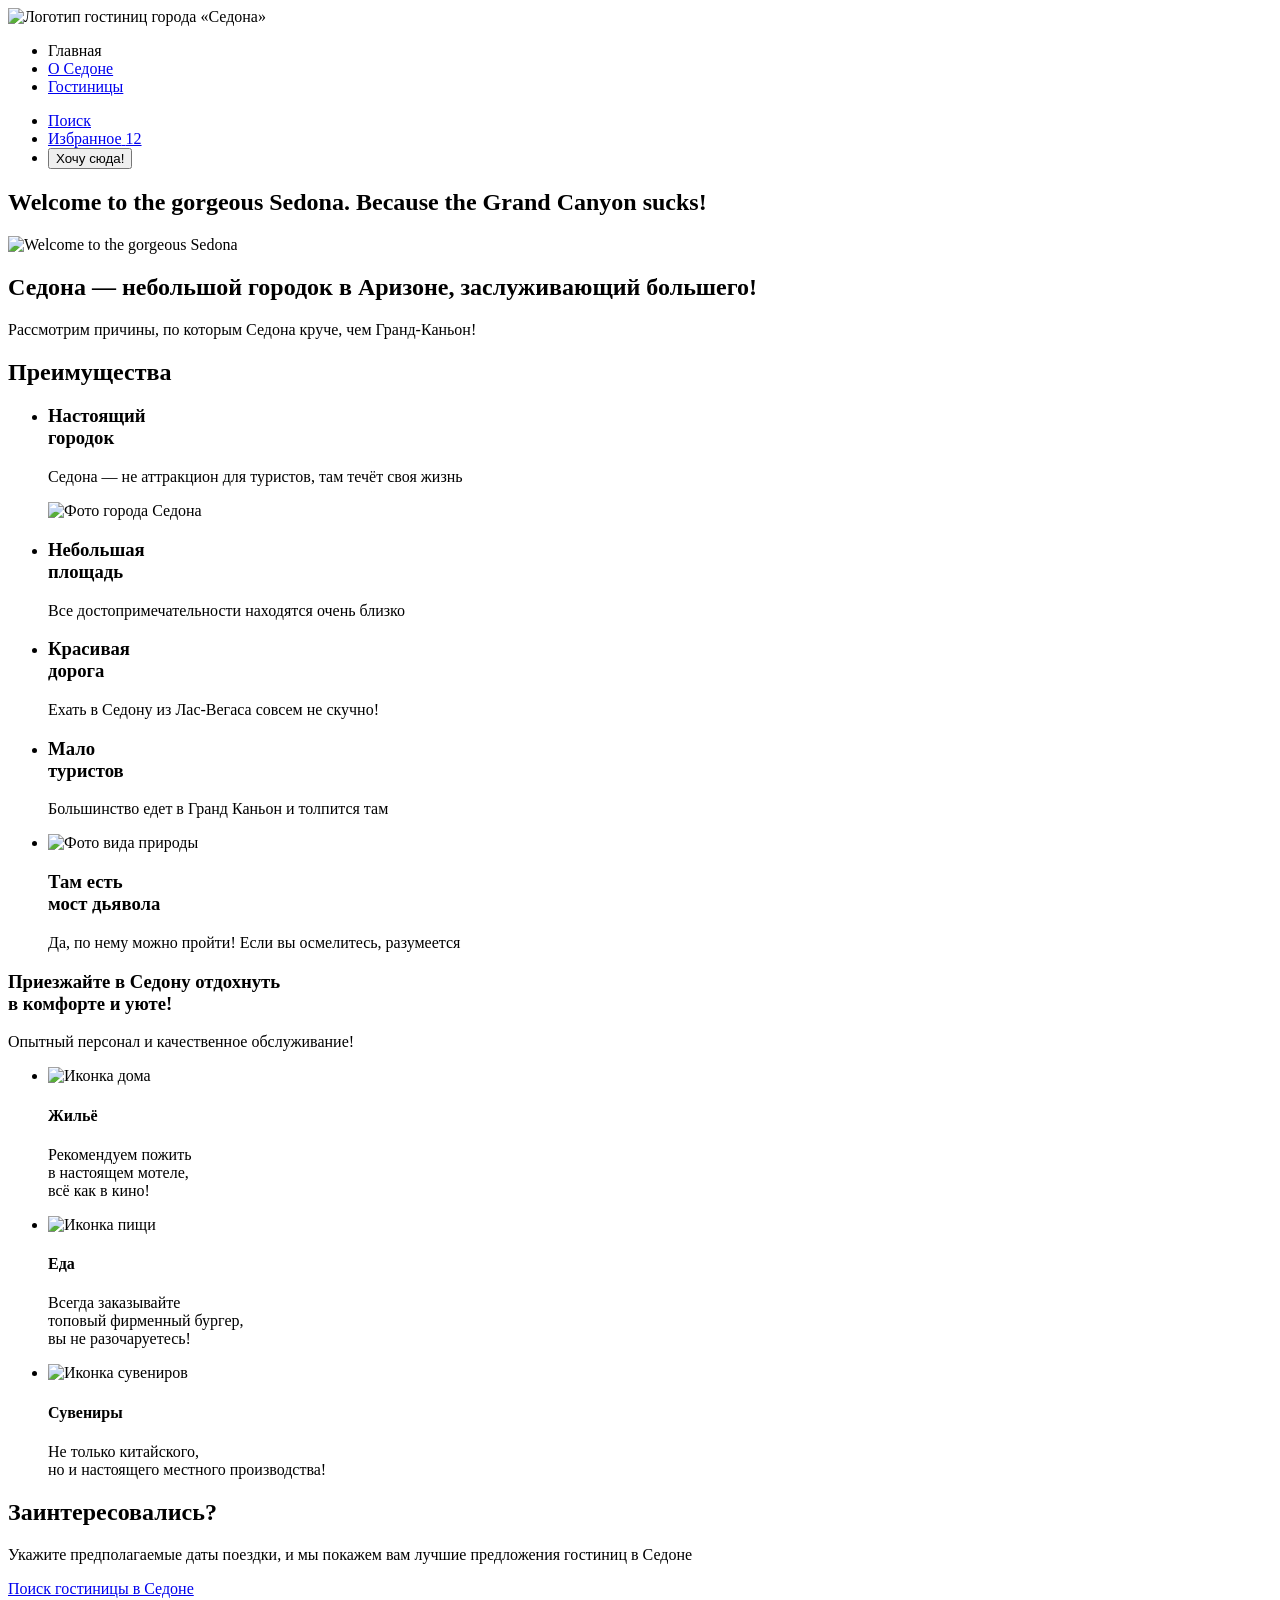
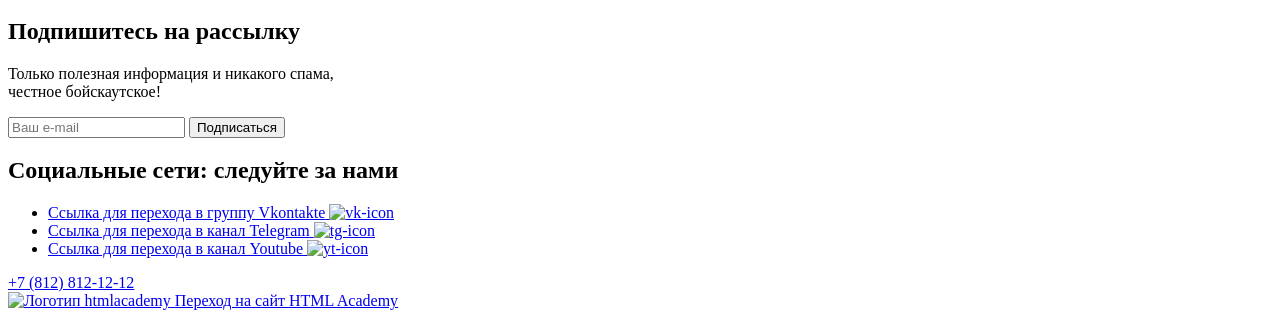
==== index.html @ b589ecfd "Добавление автоматическая проверка" ====
<!DOCTYPE html>
<html lang="ru">
  <head>
    <meta charset="utf-8">
    <title>HTML Academy: Седона. Городок в Аризоне</title>
  </head>
  <body>

    <header class="navigation" data-test="header">
      <a class="navigation-logo">
        <img class="logo-site" src="#" alt="Логотип гостиниц города «Седона»" width="140" height="70">
      </a>
      <nav class="nav">
        <ul class="nav-list">
          <li class="navigation-item current-link">
            <a class="nav-list-link">Главная</a>
          </li>
          <li class="navigation-item">
            <a class="nav-list-link" href="#">О Седоне</a>
          </li>
          <li class="navigation-item">
            <a class="nav-list-link" href="catalog.html">Гостиницы</a>
          </li>
        </ul>

        <ul class="nav-list navigation-user">
          <li class="navigation-item">
            <a class="navigation-link-user search-icon" href="#">
              <span class="visually-hidden">Поиск</span>
            </a>
          </li>
          <li class="navigation-item">
            <a class="navigation-link-user favorite-icon" href="#">
              <span class="visually-hidden">Избранное</span>
              <span class="favorite-number">12</span>
            </a>
          </li>
          <li class="navigation-item">
              <button class="button-desired" type="button">Хочу сюда!</button>
          </li>
        </ul>
      </nav>
    </header>

    <main class="main-index" data-test="main">
      <section class="hello" data-test="hero">
        <h1 class="visually-hidden">Welcome to the gorgeous Sedona. Because the Grand Canyon sucks!</h1>
        <img class="main-text" src="#" alt="Welcome to the gorgeous Sedona">
      </section>
      <section class="advantages-block">
        <h2 class="adventages-title">Седона — небольшой городок в Аризоне, заслуживающий большего!</h2>
        <p class="adventages-explanation adventages-color">Рассмотрим причины, по которым Седона круче, чем Гранд-Каньон!</p>
      </section>

      <section class="advantages" data-test="advantages">
         <h2 class="visually-hidden">Преимущества</h2>
         <ul class="advantages-list">
          <li class="advantages-item pictures">
            <div class="advantages-text">
              <h3 class="advantages-title">Настоящий<br>городок</h3>
              <p class="description">Седона — не аттракцион для туристов, там течёт своя жизнь</p>
            </div>
            <img class="advantages-img" src="#" width="800" height="385" alt="Фото города Седона">
          </li>

          <li class="advantages-item">
            <h3 class="advantages-title">Небольшая<br>площадь</h3>
            <p class="advantages-description advantages-description-color">Все достопримечательности находятся очень близко</p>
          </li>

          <li class="advantages-item light-blue">
            <h3 class="advantages-title">Красивая<br>дорога</h3>
            <p class="advantages-description advantages-description-color">Ехать в Седону из Лас-Вегаса совсем не скучно!</p>
          </li>

          <li class="advantages-item">
            <h3 class="advantages-title">Мало<br>туристов</h3>
            <p class="advantages-description advantages-description-color">Большинство едет в Гранд Каньон и толпится там</p>
          </li>

          <li class="advantages-item pictures">
            <img class="advantages-image" src="#" width="800" height="385" alt="Фото вида природы">
            <div class="advantages-text">
              <h3 class="advantages-title">Там есть<br>мост дьявола</h3>
              <p class="description">Да, по нему можно пройти! Если вы осмелитесь, разумеется</p>
            </div>
          </li>
        </ul>
      </section>

      <section class="advantages-block-welcome">
        <h3 class="header-block-two">Приезжайте в Седону отдохнуть<br> в комфорте и уюте!</h3>
        <p class="description-block">Опытный персонал и качественное обслуживание!</p>
      </section>

      <div class="services">
        <ul class="services-list">
          <li class="services-item light-blue">
            <div class="service-block">
              <img src="#" alt="Иконка дома">
              <h4 class="services-name">Жильё</h4>
              <p class="services-description">Рекомендуем пожить<br>в настоящем мотеле,<br>всё как в кино!</p>
            </div>
          </li>
          <li class="services-item">
            <div class="service-block">
              <img src="#" alt="Иконка пищи">
              <h4 class="services-name">Еда</h4>
              <p class="services-description">Всегда заказывайте<br>топовый фирменный бургер,<br> вы не разочаруетесь!</p>
            </div>
          </li>
          <li class="services-item light-blue">
            <div class="service-block">
              <img src="#" alt="Иконка сувениров">
              <h4 class="services-name">Сувениры</h4>
              <p class="services-description">Не только китайского,<br>но и настоящего местного производства!</p>
            </div>
          </li>
        </ul>
      </div>

      <section class="ad-search" data-test="search">
        <h2 class="ad-search-name">Заинтересовались?</h2>
        <p class="ad-search-explanation">Укажите предполагаемые даты поездки, и мы покажем вам лучшие предложения гостиниц в Седоне</p>
        <a class="searching-hotels" href="#">Поиск гостиницы в Седоне</a>
      </section>

      <section class="newsletter-main" data-test="subscribe">
        <div class="subscribe-block">
          <h2 class="newsletter-title">Подпишитесь на рассылку</h2>
          <p class="newsletter-explanation">Только полезная информация и никакого спама,<br>честное бойскаутское!</p>
          <form class="newsletter-form" action="#" method="post">
            <input class="newsletter-email" type="email" placeholder="Ваш e-mail">
            <button class="newsletter-button" type="submit">Подписаться</button>
          </form>
        </div>
      </section>
    </main>

    <footer class="page-footer" data-test="footer">
      <div class="footer-social">
        <h2 class="visually-hidden">Социальные сети: следуйте за нами</h2>
        <uL class="footer-social-list">
          <li class="footer-social-item">
            <a class="footer-social-button" href="https://vk.com/htmlacademy" target="_blank"
              title="Группа вконтакте htmlacademy">
              <span class="visually-hidden">Ссылка для перехода в группу Vkontakte</span>
              <img src="#" alt="vk-icon">
            </a>
          </li>

          <li class="footer-social-item">
            <a class="footer-social-button" href="https://t.me/htmlacademy" target="_blank" title="Телеграм канал htmlacademy">
              <span class="visually-hidden">Ссылка для перехода в канал Telegram</span>
              <img src="#" alt="tg-icon">
            </a>
          </li>

          <li class="footer-social-item">
            <a class="footer-social-button" href="https://www.youtube.com/user/htmlacademyru" target="_blank"
              title="Ютуб канал htmlacademy">
              <span class="visually-hidden">Ссылка для перехода в канал Youtube</span>
              <img src="#" alt="yt-icon">
            </a>
          </li>
          </uL>

        <div class="footer-contacts-number">
          <a class="footer-number" href="tel:88128121212">+7 (812) 812-12-12</a>
        </div>

        <div class="footer-contact-logo">
          <a class="htmlacademy-link" href="https://htmlacademy.ru/">
            <img class="contact-logo" src="#" width="115" height="33" alt="Логотип htmlacademy">
            <span class="visually-hidden">Переход на сайт HTML Academy</span>
          </a>
        </div>
      </div>
    </footer>
  </body>

</html>
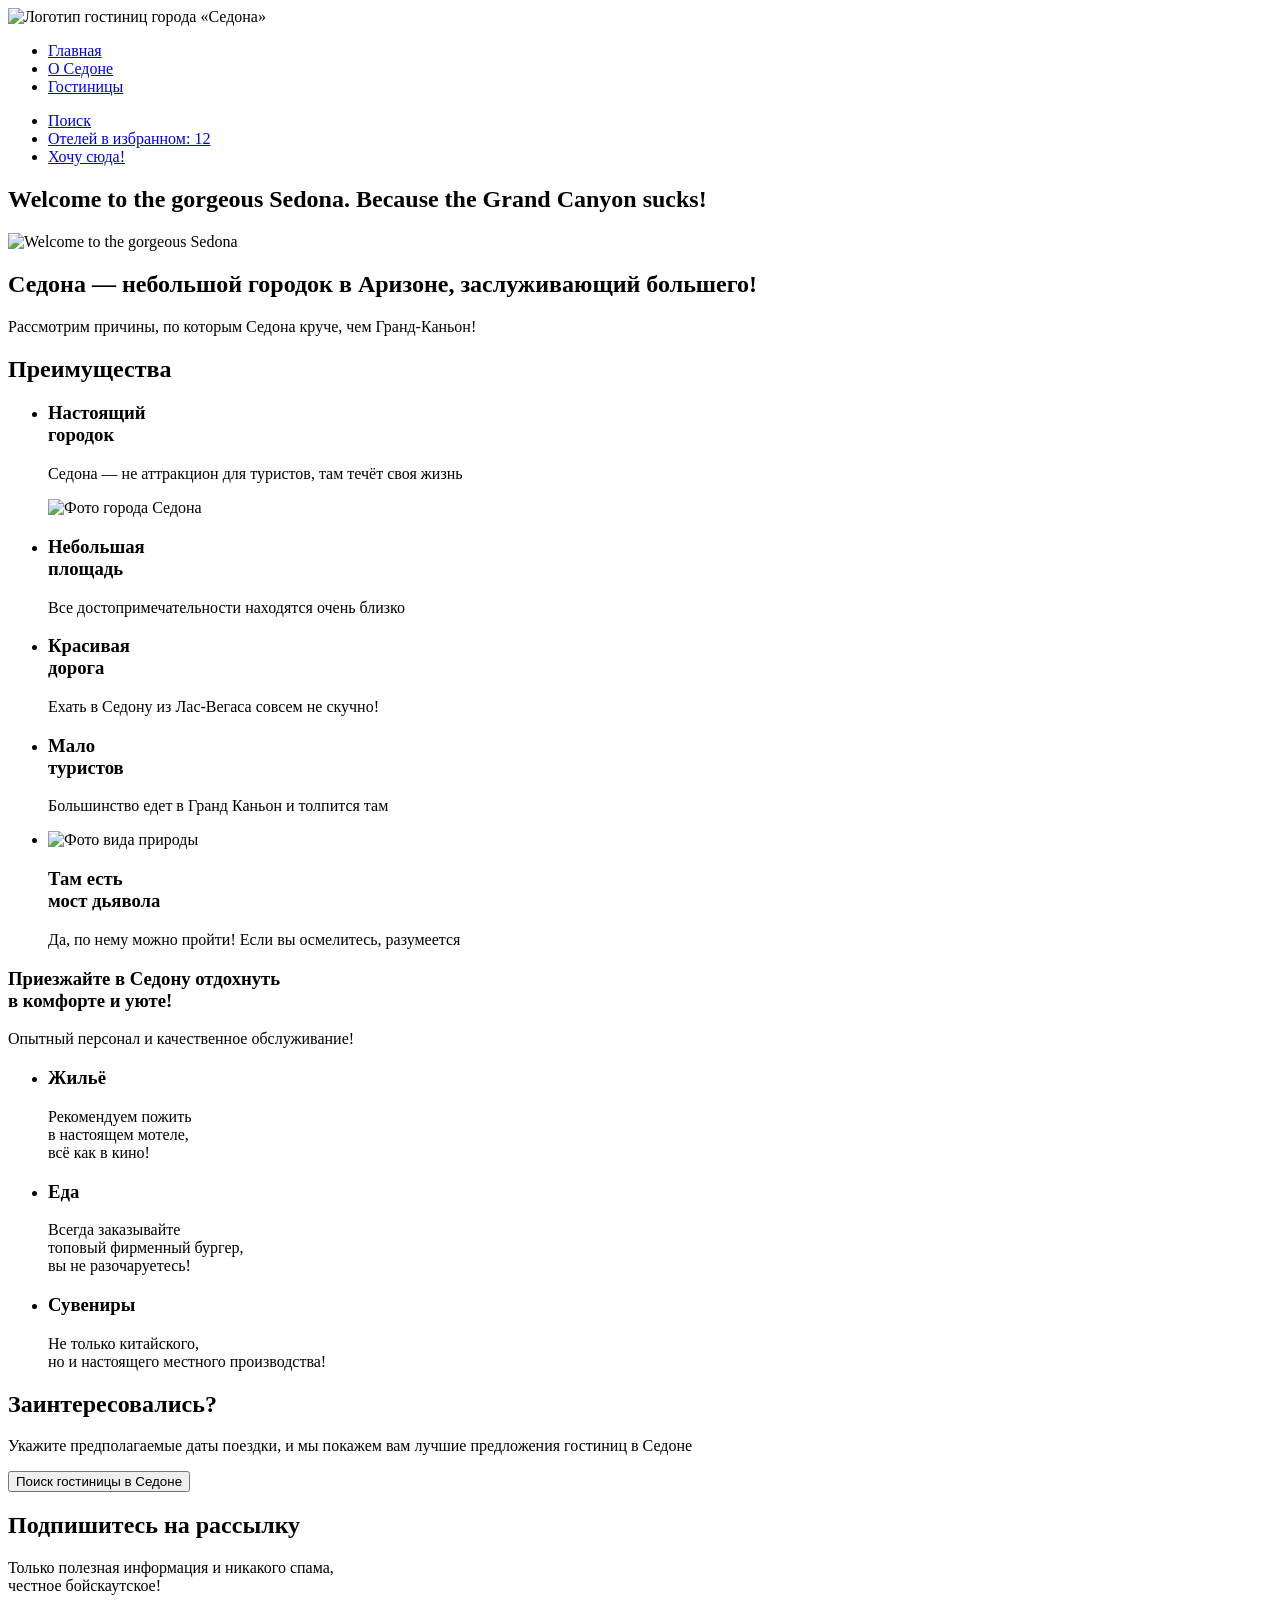
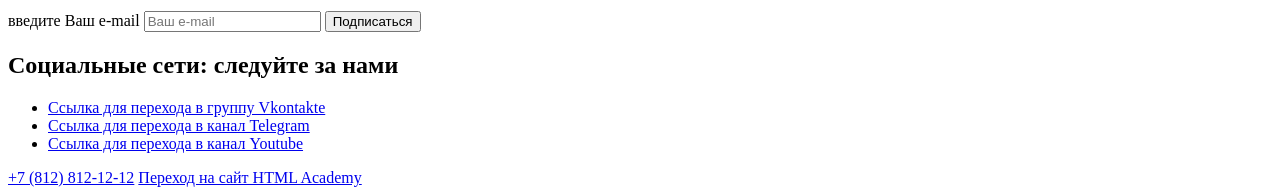
==== commit 225792dd: "Дорабатывается Разметка страницы" ====
--- a/index.html
+++ b/index.html
@@ -12,8 +12,8 @@
       </a>
       <nav class="nav">
         <ul class="nav-list">
-          <li class="navigation-item current-link">
-            <a class="nav-list-link">Главная</a>
+          <li class="navigation-item">
+            <a class="nav-list-link current-link" href="index.html" aria-current="page">Главная</a>
           </li>
           <li class="navigation-item">
             <a class="nav-list-link" href="#">О Седоне</a>
@@ -31,19 +31,19 @@
           </li>
           <li class="navigation-item">
             <a class="navigation-link-user favorite-icon" href="#">
-              <span class="visually-hidden">Избранное</span>
+              <span class="visually-hidden">Отелей в избранном:</span>
               <span class="favorite-number">12</span>
             </a>
           </li>
           <li class="navigation-item">
-              <button class="button-desired" type="button">Хочу сюда!</button>
+            <a class="navigation-link-user desired-icon" href="#">Хочу сюда!</a>
           </li>
         </ul>
       </nav>
     </header>
 
-    <main class="main-index" data-test="main">
-      <section class="hello" data-test="hero">
+    <main class="main" data-test="main">
+      <section class="hero" data-test="hero">
         <h1 class="visually-hidden">Welcome to the gorgeous Sedona. Because the Grand Canyon sucks!</h1>
         <img class="main-text" src="#" alt="Welcome to the gorgeous Sedona">
       </section>
@@ -96,86 +96,68 @@
       <div class="services">
         <ul class="services-list">
           <li class="services-item light-blue">
-            <div class="service-block">
-              <img src="#" alt="Иконка дома">
-              <h4 class="services-name">Жильё</h4>
+              <h3 class="services-name">Жильё</h3>
               <p class="services-description">Рекомендуем пожить<br>в настоящем мотеле,<br>всё как в кино!</p>
-            </div>
           </li>
           <li class="services-item">
-            <div class="service-block">
-              <img src="#" alt="Иконка пищи">
-              <h4 class="services-name">Еда</h4>
+              <h3 class="services-name">Еда</h3>
               <p class="services-description">Всегда заказывайте<br>топовый фирменный бургер,<br> вы не разочаруетесь!</p>
-            </div>
           </li>
           <li class="services-item light-blue">
-            <div class="service-block">
-              <img src="#" alt="Иконка сувениров">
-              <h4 class="services-name">Сувениры</h4>
+              <h3 class="services-name">Сувениры</h3>
               <p class="services-description">Не только китайского,<br>но и настоящего местного производства!</p>
-            </div>
           </li>
         </ul>
       </div>
 
-      <section class="ad-search" data-test="search">
-        <h2 class="ad-search-name">Заинтересовались?</h2>
-        <p class="ad-search-explanation">Укажите предполагаемые даты поездки, и мы покажем вам лучшие предложения гостиниц в Седоне</p>
-        <a class="searching-hotels" href="#">Поиск гостиницы в Седоне</a>
+      <section class="booking" data-test="search">
+        <h2 class="booking-title">Заинтересовались?</h2>
+        <p class="booking-description">Укажите предполагаемые даты поездки, и мы покажем вам лучшие предложения гостиниц в Седоне</p>
+        <button class="button" type="button">Поиск гостиницы в Седоне</button>
       </section>
 
-      <section class="newsletter-main" data-test="subscribe">
-        <div class="subscribe-block">
-          <h2 class="newsletter-title">Подпишитесь на рассылку</h2>
-          <p class="newsletter-explanation">Только полезная информация и никакого спама,<br>честное бойскаутское!</p>
-          <form class="newsletter-form" action="#" method="post">
-            <input class="newsletter-email" type="email" placeholder="Ваш e-mail">
-            <button class="newsletter-button" type="submit">Подписаться</button>
+      <section class="subscription" data-test="subscribe">
+          <h2 class="subscription-title">Подпишитесь на рассылку</h2>
+          <p class="subscription-description">Только полезная информация и никакого спама,<br>честное бойскаутское!</p>
+          <form class="subscription-form" action="https://echo.htmlacademy.ru" method="post">
+            <label class="visually-hidden" for="subscription-email">введите Ваш e-mail</label>
+            <input class="field" type="email" placeholder="Ваш e-mail" name="subscription-email" id="subscription-email" required>
+            <button class="button" type="submit">Подписаться</button>
           </form>
-        </div>
       </section>
     </main>
 
     <footer class="page-footer" data-test="footer">
-      <div class="footer-social">
+      <section class="footer-social">
         <h2 class="visually-hidden">Социальные сети: следуйте за нами</h2>
-        <uL class="footer-social-list">
-          <li class="footer-social-item">
-            <a class="footer-social-button" href="https://vk.com/htmlacademy" target="_blank"
+        <uL class="social-list">
+          <li class="social-item">
+            <a class="social-button" href="https://vk.com/htmlacademy" target="_blank"
               title="Группа вконтакте htmlacademy">
               <span class="visually-hidden">Ссылка для перехода в группу Vkontakte</span>
-              <img src="#" alt="vk-icon">
             </a>
           </li>
 
-          <li class="footer-social-item">
-            <a class="footer-social-button" href="https://t.me/htmlacademy" target="_blank" title="Телеграм канал htmlacademy">
+          <li class="social-item">
+            <a class="social-button" href="https://t.me/htmlacademy" target="_blank" title="Телеграм канал htmlacademy">
               <span class="visually-hidden">Ссылка для перехода в канал Telegram</span>
-              <img src="#" alt="tg-icon">
             </a>
           </li>
 
-          <li class="footer-social-item">
-            <a class="footer-social-button" href="https://www.youtube.com/user/htmlacademyru" target="_blank"
+          <li class="social-item">
+            <a class="social-button" href="https://www.youtube.com/user/htmlacademyru" target="_blank"
               title="Ютуб канал htmlacademy">
               <span class="visually-hidden">Ссылка для перехода в канал Youtube</span>
-              <img src="#" alt="yt-icon">
             </a>
           </li>
           </uL>
 
-        <div class="footer-contacts-number">
           <a class="footer-number" href="tel:88128121212">+7 (812) 812-12-12</a>
-        </div>
 
-        <div class="footer-contact-logo">
           <a class="htmlacademy-link" href="https://htmlacademy.ru/">
-            <img class="contact-logo" src="#" width="115" height="33" alt="Логотип htmlacademy">
             <span class="visually-hidden">Переход на сайт HTML Academy</span>
           </a>
-        </div>
-      </div>
+      </section>
     </footer>
   </body>
 
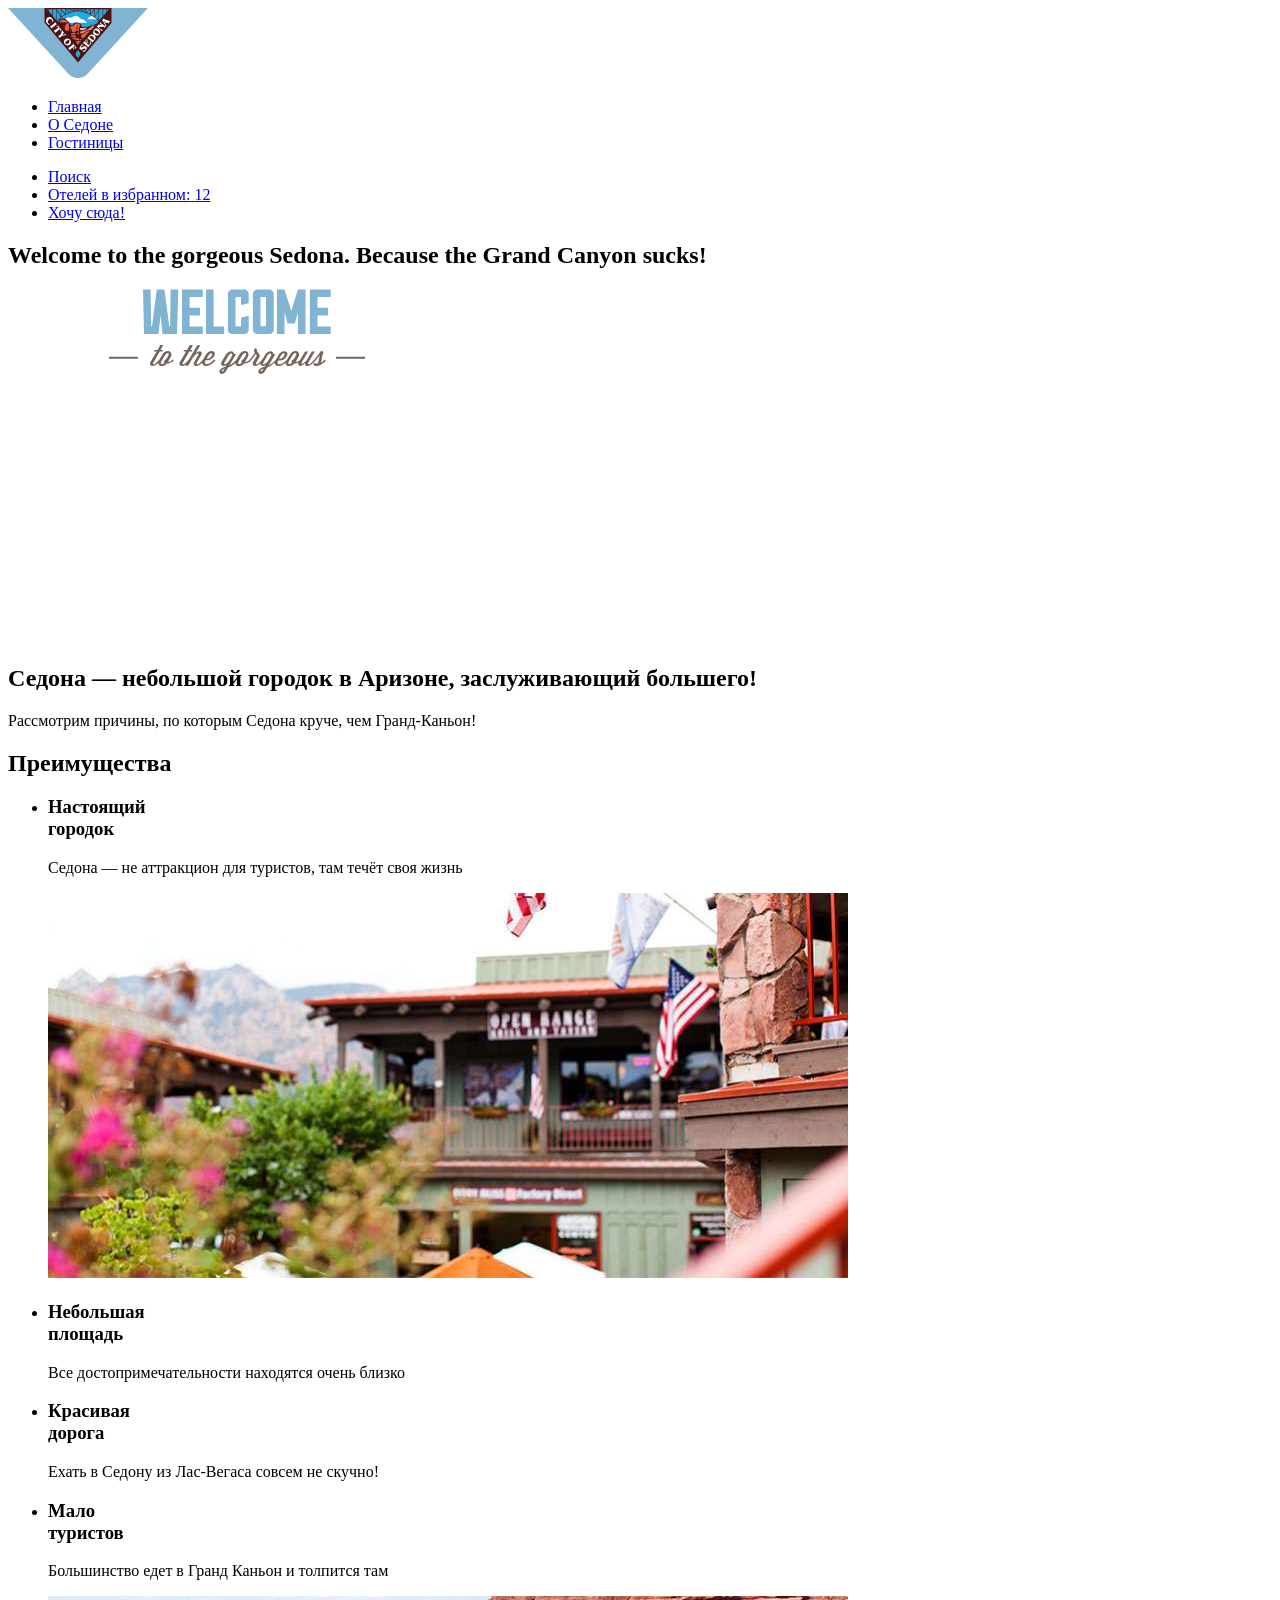
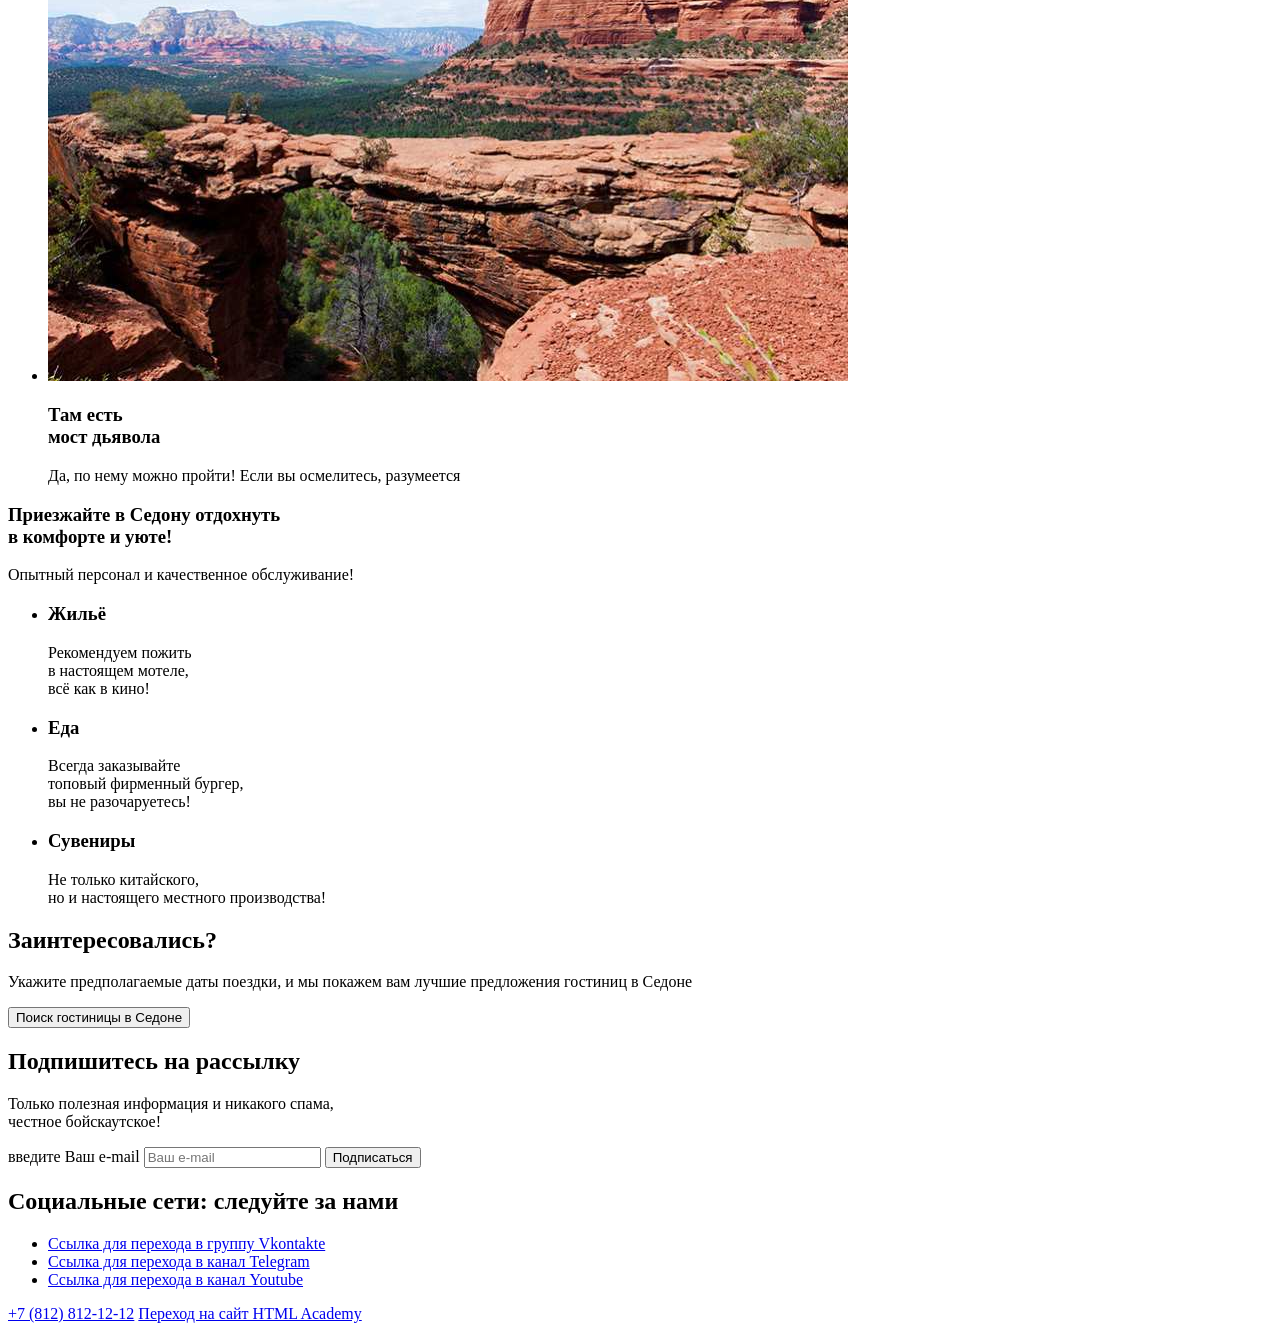
==== commit e708f88f: "Добавляет графику в index и catalog" ====
--- a/index.html
+++ b/index.html
@@ -8,7 +8,7 @@
 
     <header class="navigation" data-test="header">
       <a class="navigation-logo">
-        <img class="logo-site" src="#" alt="Логотип гостиниц города «Седона»" width="140" height="70">
+        <img class="logo-site" src="images/logo.svg" alt="Логотип гостиниц города «Седона»" width="140" height="70">
       </a>
       <nav class="nav">
         <ul class="nav-list">
@@ -45,7 +45,7 @@
     <main class="main" data-test="main">
       <section class="hero" data-test="hero">
         <h1 class="visually-hidden">Welcome to the gorgeous Sedona. Because the Grand Canyon sucks!</h1>
-        <img class="main-text" src="#" alt="Welcome to the gorgeous Sedona">
+        <img class="main-text" src="images/welcome.svg" width="458" height="352" alt="Welcome to the gorgeous Sedona">
       </section>
       <section class="advantages-block">
         <h2 class="adventages-title">Седона — небольшой городок в Аризоне, заслуживающий большего!</h2>
@@ -60,7 +60,7 @@
               <h3 class="advantages-title">Настоящий<br>городок</h3>
               <p class="description">Седона — не аттракцион для туристов, там течёт своя жизнь</p>
             </div>
-            <img class="advantages-img" src="#" width="800" height="385" alt="Фото города Седона">
+            <img class="advantages-img" src="images/photo-1.jpg" width="800" height="385" alt="Фото города Седона">
           </li>
 
           <li class="advantages-item">
@@ -79,7 +79,7 @@
           </li>
 
           <li class="advantages-item pictures">
-            <img class="advantages-image" src="#" width="800" height="385" alt="Фото вида природы">
+            <img class="advantages-image" src="images/photo-2.jpg" width="800" height="385" alt="Фото вида природы">
             <div class="advantages-text">
               <h3 class="advantages-title">Там есть<br>мост дьявола</h3>
               <p class="description">Да, по нему можно пройти! Если вы осмелитесь, разумеется</p>
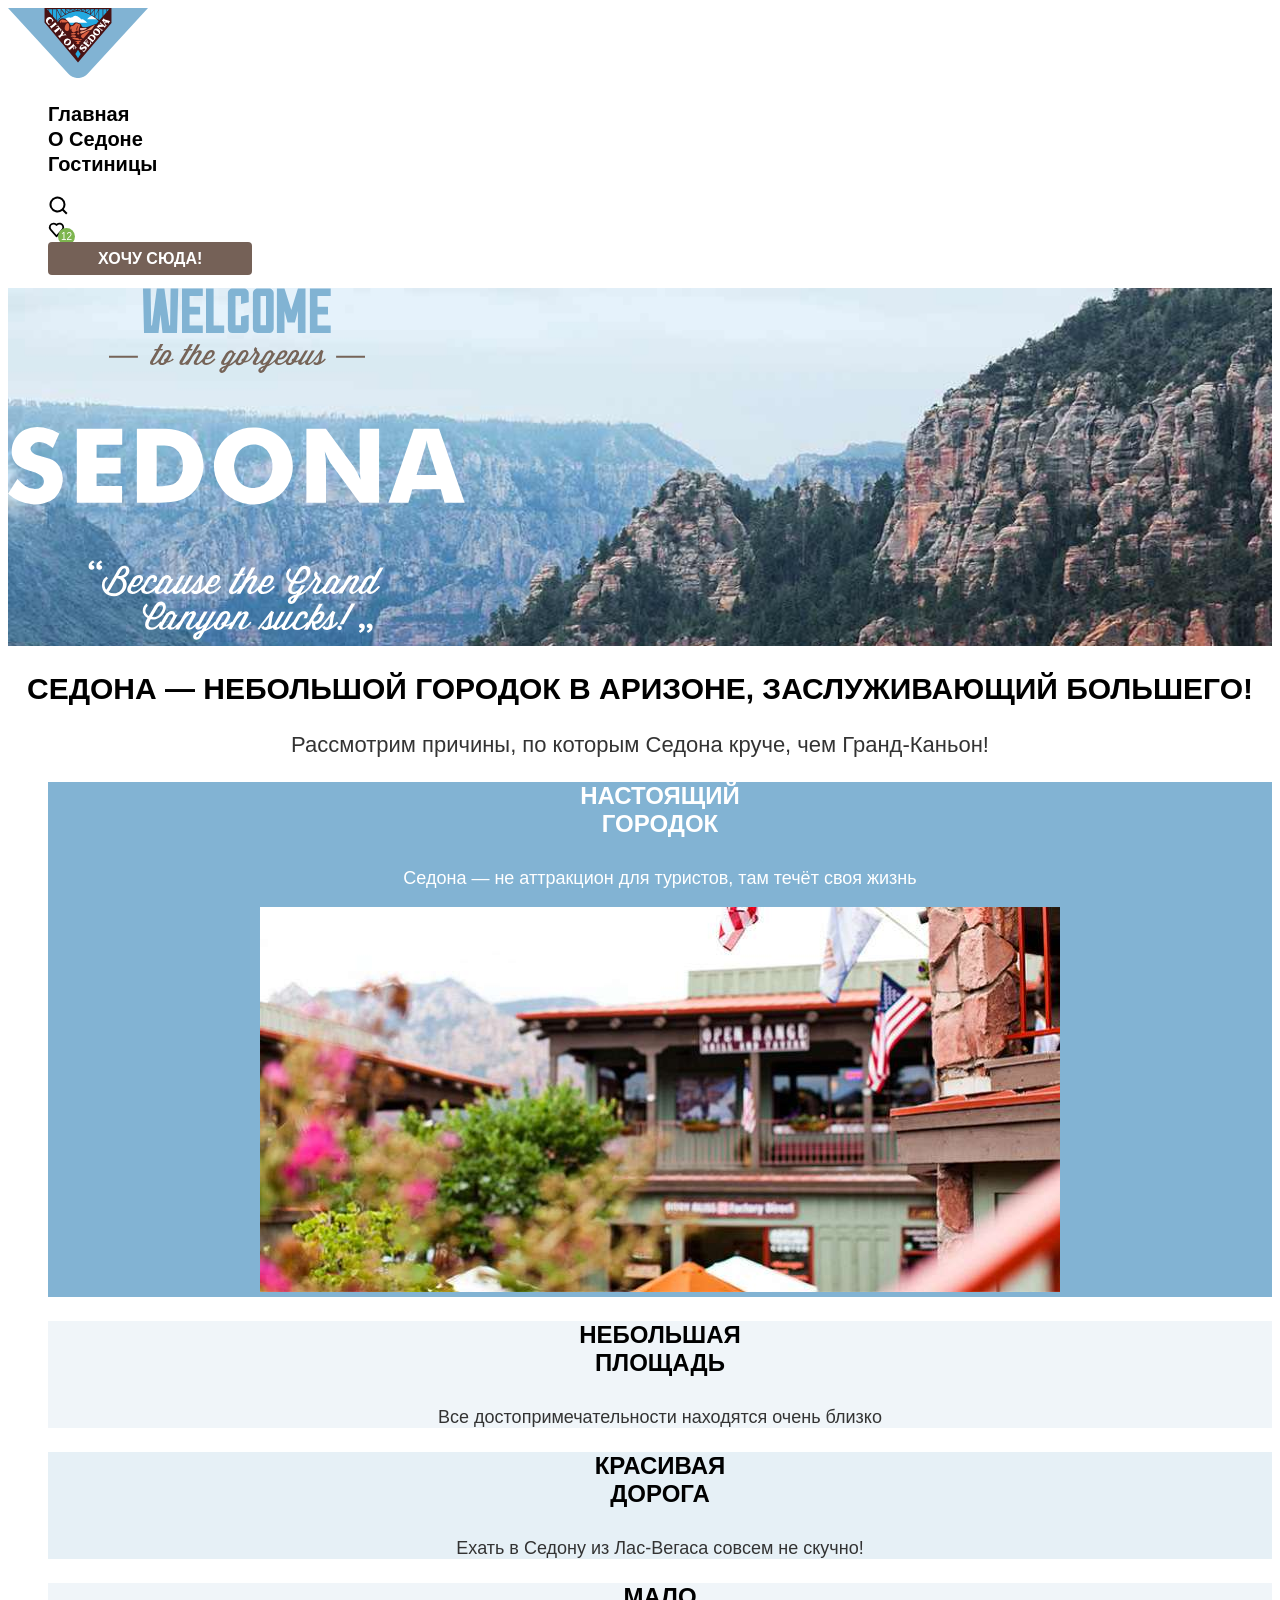
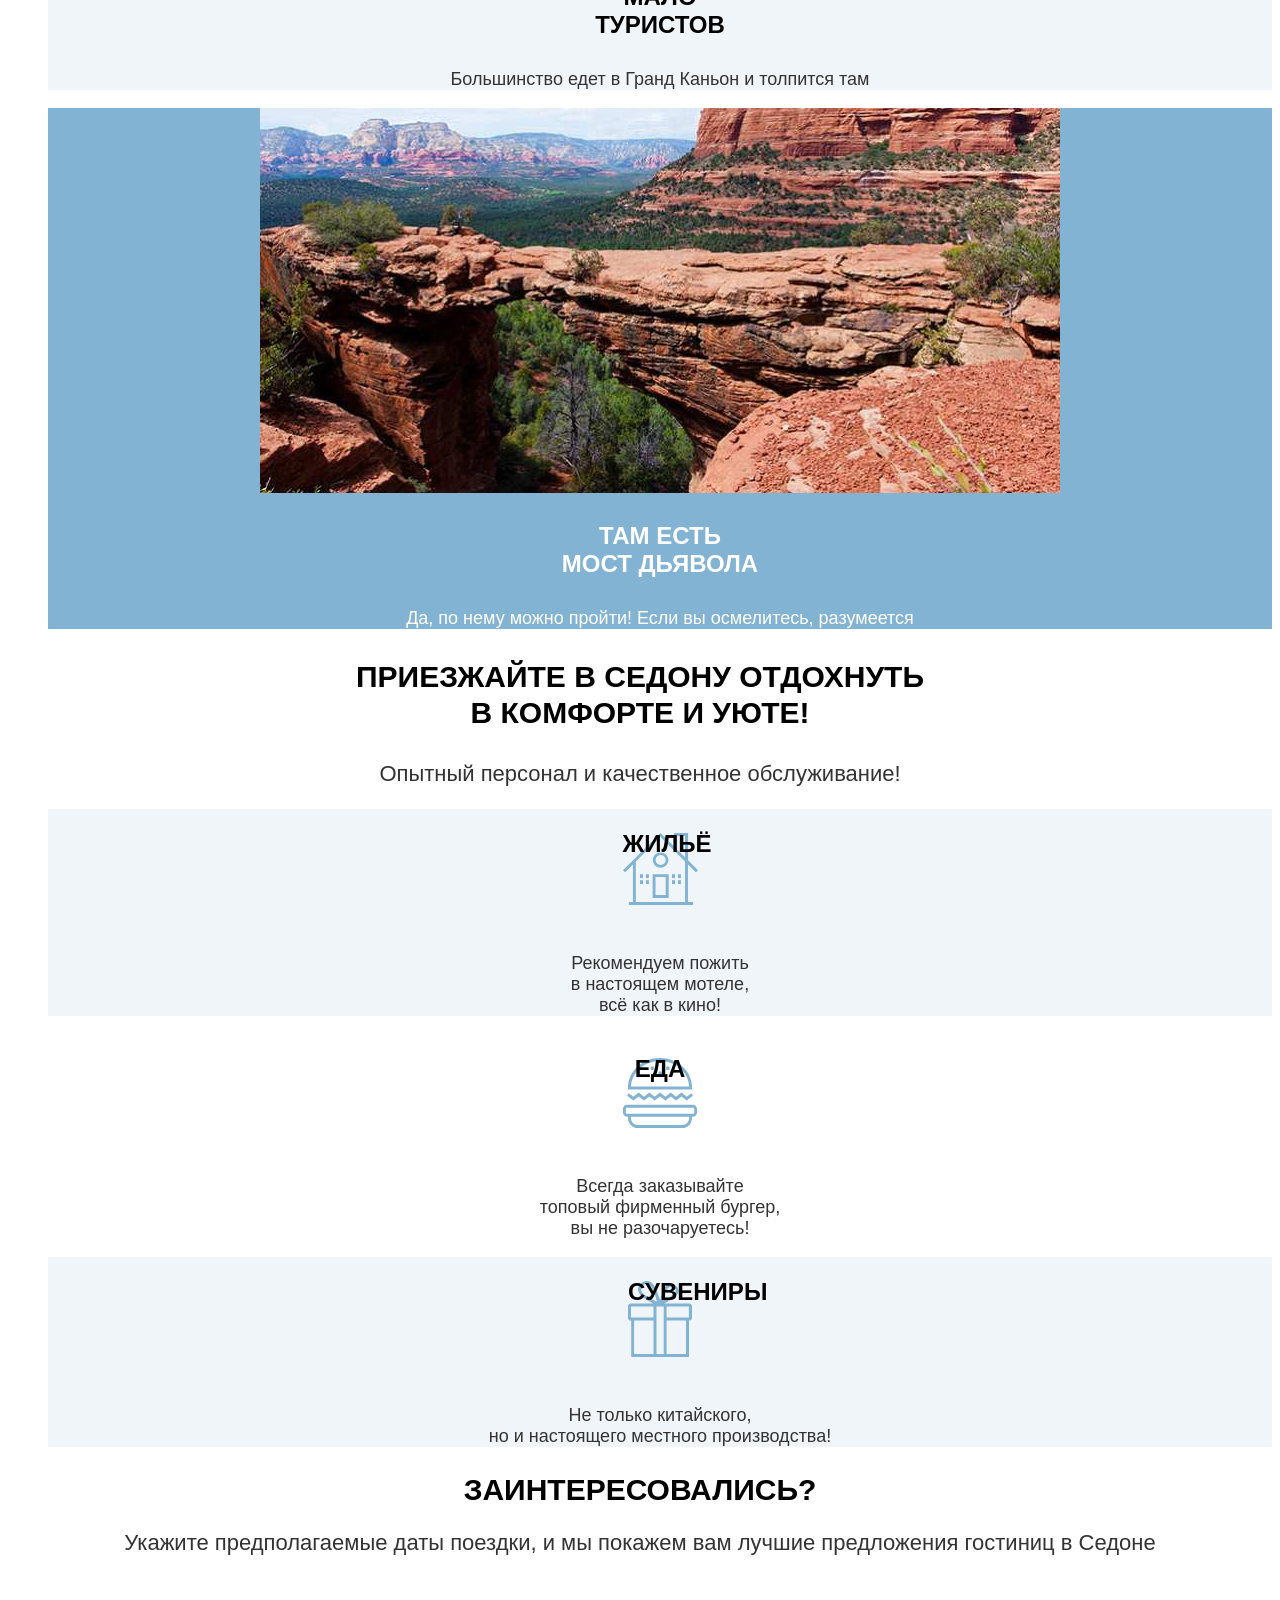
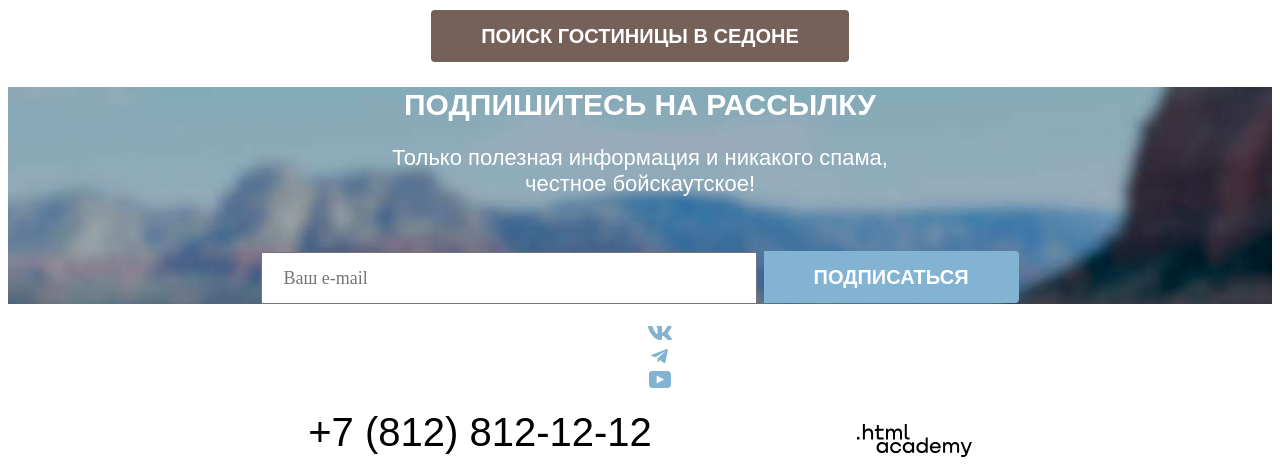
==== commit 4df0e773: "Добавляет авто проверку ДЗ Базовая стилизация" ====
--- a/index.html
+++ b/index.html
@@ -3,12 +3,13 @@
   <head>
     <meta charset="utf-8">
     <title>HTML Academy: Седона. Городок в Аризоне</title>
+    <link rel="stylesheet" href="styles/styles.css">
   </head>
   <body>
 
     <header class="navigation" data-test="header">
       <a class="navigation-logo">
-        <img class="logo-site" src="images/logo.svg" alt="Логотип гостиниц города «Седона»" width="140" height="70">
+        <img class="logo-site" src="images/logo.svg" width="140" height="70" alt="Логотип гостиниц города «Седона»">
       </a>
       <nav class="nav">
         <ul class="nav-list">
@@ -95,16 +96,16 @@
 
       <div class="services">
         <ul class="services-list">
-          <li class="services-item light-blue">
-              <h3 class="services-name">Жильё</h3>
+          <li class="services-item services-color">
+              <h3 class="services-header services-home">Жильё</h3>
               <p class="services-description">Рекомендуем пожить<br>в настоящем мотеле,<br>всё как в кино!</p>
           </li>
           <li class="services-item">
-              <h3 class="services-name">Еда</h3>
+              <h3 class="services-header services-food">Еда</h3>
               <p class="services-description">Всегда заказывайте<br>топовый фирменный бургер,<br> вы не разочаруетесь!</p>
           </li>
-          <li class="services-item light-blue">
-              <h3 class="services-name">Сувениры</h3>
+          <li class="services-item services-color">
+              <h3 class="services-header services-souvenir">Сувениры</h3>
               <p class="services-description">Не только китайского,<br>но и настоящего местного производства!</p>
           </li>
         </ul>
@@ -113,7 +114,7 @@
       <section class="booking" data-test="search">
         <h2 class="booking-title">Заинтересовались?</h2>
         <p class="booking-description">Укажите предполагаемые даты поездки, и мы покажем вам лучшие предложения гостиниц в Седоне</p>
-        <button class="button" type="button">Поиск гостиницы в Седоне</button>
+        <button class="button-search" type="button">Поиск гостиницы в Седоне</button>
       </section>
 
       <section class="subscription" data-test="subscribe">
@@ -122,7 +123,7 @@
           <form class="subscription-form" action="https://echo.htmlacademy.ru" method="post">
             <label class="visually-hidden" for="subscription-email">введите Ваш e-mail</label>
             <input class="field" type="email" placeholder="Ваш e-mail" name="subscription-email" id="subscription-email" required>
-            <button class="button" type="submit">Подписаться</button>
+            <button class="button-sub" type="submit">Подписаться</button>
           </form>
       </section>
     </main>
@@ -132,20 +133,20 @@
         <h2 class="visually-hidden">Социальные сети: следуйте за нами</h2>
         <uL class="social-list">
           <li class="social-item">
-            <a class="social-button" href="https://vk.com/htmlacademy" target="_blank"
+            <a class="social-button-vk" href="https://vk.com/htmlacademy" target="_blank"
               title="Группа вконтакте htmlacademy">
               <span class="visually-hidden">Ссылка для перехода в группу Vkontakte</span>
             </a>
           </li>
 
           <li class="social-item">
-            <a class="social-button" href="https://t.me/htmlacademy" target="_blank" title="Телеграм канал htmlacademy">
+            <a class="social-button-tme" href="https://t.me/htmlacademy" target="_blank" title="Телеграм канал htmlacademy">
               <span class="visually-hidden">Ссылка для перехода в канал Telegram</span>
             </a>
           </li>
 
           <li class="social-item">
-            <a class="social-button" href="https://www.youtube.com/user/htmlacademyru" target="_blank"
+            <a class="social-button-youtube" href="https://www.youtube.com/user/htmlacademyru" target="_blank"
               title="Ютуб канал htmlacademy">
               <span class="visually-hidden">Ссылка для перехода в канал Youtube</span>
             </a>
--- a/styles/styles.css
+++ b/styles/styles.css
@@ -0,0 +1,430 @@
+@font-face {
+    font-family: "PT Sans";
+    font-style: normal;
+    font-weight: 400;
+    src: url("..fonts/ptsans-400.woff2") format("woff2");
+    font-display: swap;
+}
+
+@font-face {
+    font-family: "PT Sans";
+    font-style: normal;
+    font-weight: 700;
+    src: url("..fonts/ptsans-700.woff2") format("woff2");
+    font-display: swap;
+}
+
+body {
+  font-family: "PT Sans", sans-serif;
+  font-size: 18px;
+  line-height: 24px;
+  color: #333333;
+  background-color: #ffffff;
+}
+
+.navigation {
+  color: #000000;
+  background: #ffffff;
+}
+
+.nav-list {
+  list-style: none;
+}
+
+.search-icon {
+  content: "";
+  display: inline-block;
+  width: 20px;
+  height: 20px;
+  background-image: url("../images/icons-top/search-icon.svg");
+  background-size: contain;
+  background-repeat: no-repeat;
+}
+
+.favorite-icon {
+  content: "";
+  display: inline-block;
+  width: 18px;
+  height: 17px;
+  background-image: url("../images/icons-top/heart-icon.svg");
+  background-size: contain;
+  background-repeat: no-repeat;
+}
+
+.favorite-number {
+  font-family: "PT Sans", sans-serif;
+  color: white;
+  font-size: 10px;
+  font-weight: 400;
+  line-height: 10px;
+  background-color: #7db54f;
+  border-radius: 20px;
+  padding: 3px;
+  margin: 10px;
+}
+
+.nav-list-link  {
+  font-family: "PT Sans", sans-serif;
+  font-size: 20px;
+  line-height: 24px;
+  font-weight: 700;
+  text-align: center;
+  color: #000000;
+  background-color: #ffffff;
+  text-decoration: none;
+  text-transform: none;
+}
+
+.navigation-link-user {
+  font-family: "PT Sans", sans-serif;
+  font-size: 20px;
+  line-height: 24px;
+  font-weight: 700;
+  text-align: center;
+  color: #000000;
+  background-color: #ffffff;
+  text-decoration: none;
+  text-transform: none;
+}
+
+.desired-icon {
+  font-family: "PT Sans", sans-serif;
+  color: #ffffff;
+  text-align: center;
+  font-size: 16px;
+  font-weight: 700;
+  text-transform: uppercase;
+  line-height: 20px;
+  background-color: #756157;
+  border-radius: 4px;
+  padding: 8px 50px;
+  border: none;
+  cursor: pointer;
+}
+
+.main {
+  color:#000000;
+}
+
+.hero {
+  color:#ffffff;
+  background-color: #283d44;
+  background-image: url("../images/backgrounds/index-background.jpg");
+  background-size: 100%;
+  background-repeat: no-repeat;
+}
+
+.visually-hidden {
+  display: none;
+}
+
+.advantages-block {
+  color: #000000;
+  font-family: "PT Sans", sans-serif;
+  text-align: center;
+}
+
+.adventages-title {
+  font-size: 30px;
+  font-weight: 700;
+  text-transform: uppercase;
+  line-height: 36px;
+}
+
+.adventages-explanation {
+  color: #333333;
+  font-size: 22px;
+  font-weight: 400;
+  line-height: 26px;
+}
+
+.advantages-list {
+  list-style: none;
+}
+
+.advantages-list {
+  font-family: "PT Sans", sans-serif;
+  text-align: center;
+  font-size: 18px;
+  font-weight: 400;
+  line-height: 21px;
+  color: #000000;
+}
+
+.advantages-item {
+ background-color: #f0f5f9;
+}
+
+.pictures {
+  background-color: #82b3d3;
+  color: #ffffff;
+}
+
+.advantages-title {
+  font-size: 24px;
+  font-weight: 700;
+  text-transform: uppercase;
+  line-height: 28px;
+  margin-bottom: 30px;
+}
+
+.advantages-description {
+  color:#333333;
+}
+
+.light-blue {
+  background-color: #e6f0f6;
+}
+
+.advantages-block-welcome {
+  font-family: "PT Sans", sans-serif;
+  color: #000000;
+  text-align: center;
+}
+
+.header-block-two {
+  font-size: 30px;
+  font-weight: 700;
+  text-transform: uppercase;
+  line-height: 36px;
+  word-wrap: break-word;
+}
+
+.description-block {
+  color: #333333;
+  font-size: 22px;
+  font-weight: 400;
+  line-height: 26px;
+  word-wrap: break-word;
+}
+
+.services-list {
+  list-style: none;
+}
+
+.services-list {
+  font-family: "PT Sans", sans-serif;
+  text-align: center;
+  color: #333333;
+  font-size: 18px;
+  font-weight: 400;
+  line-height: 21px;
+}
+
+.services-home {
+  content: "";
+  display: inline-block;
+  width: 75px;
+  height: 72px;
+  background-image: url("../images/house-icon.svg");
+  background-size: contain;
+  background-repeat: no-repeat;
+}
+.services-food {
+  content: "";
+  display: inline-block;
+  width: 74px;
+  height: 70px;
+  background-image: url("../images/burger-icon.svg");
+  background-size: contain;
+  background-repeat: no-repeat;
+}
+
+.services-souvenir {
+  content: "";
+  display: inline-block;
+  width: 64px;
+  height: 76px;
+  background-image: url("../images/present-icon.svg");
+  background-size: contain;
+  background-repeat: no-repeat;
+}
+
+.services-header {
+  color: black;
+  font-size: 24px;
+  font-weight: 700;
+  text-transform: uppercase;
+  margin-bottom: 30px;
+}
+
+.services-color {
+  background-color: #f0f5f9;
+}
+
+.services-name {
+  font-size: 24px;
+  font-weight: 700;
+  text-transform: uppercase;
+  line-height: 28px;
+  word-wrap: break-word;
+  margin-bottom: 30px;
+}
+
+.services-description {
+  color: #333333;
+  font-size: 18px;
+  font-weight: 400;
+  line-height: 21px;
+  word-wrap: break-word;
+}
+
+.booking {
+  font-family: "PT Sans", sans-serif;
+  color: #000000;
+  text-align: center;
+}
+
+.booking-title {
+  font-size: 30px;
+  font-weight: 700;
+  text-transform: uppercase;
+  line-height: 36px;
+  word-wrap: break-word;
+  margin-bottom: 20px;;
+}
+
+.booking-description {
+  color: #333333;
+  font-size: 22px;
+  font-weight: 400;
+  line-height: 26px;
+  word-wrap: break-word;
+  margin-bottom: 54px;
+}
+
+.button-search {
+  font-family: "PT Sans", sans-serif;
+  color: #ffffff;
+  text-align: center;
+  font-size: 20px;
+  font-weight: 700;
+  text-transform: uppercase;
+  line-height: 36px;
+  word-wrap: break-word;
+  background-color: #756157;
+  border-radius: 4px;
+  padding: 8px 50px;
+  border: none;
+  cursor: pointer;
+}
+
+.subscription {
+  font-family: "PT Sans", sans-serif;
+  color: white;
+  font-size: 22px;
+  font-weight: 400;
+  line-height: 26px;
+  word-wrap: break-word;
+  background-image: url("../images/backgrounds/subscripe-bac.jpg");
+  background-color: #283d44;
+  background-size: 100%;
+  background-repeat: no-repeat;
+  text-align: center;
+}
+
+.subscription-title {
+  font-size: 30px;
+  font-weight: 700;
+  text-transform: uppercase;
+  line-height: 36px;
+  word-wrap: break-word;
+  margin-bottom: 20px;
+}
+
+.subscription-description {
+  margin-bottom: 54px;
+}
+
+input {
+  width: 452px;
+}
+
+.field {
+  font-family: "PT Sans", sans-serif;
+  color: #000000;
+  font-size: 18px;
+  font-family: PT Sans;
+  font-weight: 400;
+  line-height: 24px;
+  text-align: left;
+  text-transform: none;
+  padding: 12px 20px;
+  margin: 0;
+}
+
+.button-sub {
+  font-family: "PT Sans", sans-serif;
+  color: #ffffff;
+  text-align: center;
+  font-size: 20px;
+  font-weight: 700;
+  text-transform: uppercase;
+  line-height: 36px;
+  background-color: #82b3d3;
+  border-radius: 0 4px 4px 0;
+  padding: 8px 50px;
+  margin: 0;
+  border: none;
+  cursor: pointer;
+}
+
+.page-footer {
+text-align: center;
+}
+
+.social-list {
+  list-style: none;
+}
+
+.social-button-vk {
+  content: "";
+  display: inline-block;
+  width: 24px;
+  height: 14px;
+  background-image: url("../images/icons-bottom/vk-icon.svg");
+  background-size: contain;
+  background-repeat: no-repeat;
+}
+
+.social-button-tme {
+  content: "";
+  display: inline-block;
+  width: 18px;
+  height: 15px;
+  background-image: url("../images/icons-bottom/telegram.svg");
+  background-size: contain;
+  background-repeat: no-repeat;
+}
+
+.social-button-youtube {
+  content: "";
+  display: inline-block;
+  width: 22px;
+  height: 17px;
+  background-image: url("../images/icons-bottom/youtube.svg");
+  background-size: contain;
+  background-repeat: no-repeat;
+}
+
+.footer-number {
+  font-family: "PT Sans", sans-serif;
+  color: #000000;
+  font-size: 40px;
+  font-weight: 400;
+  text-transform: uppercase;
+  line-height: 40px;
+  text-decoration: none;
+}
+
+a.htmlacademy-link::before {
+  content: "";
+  display: inline-block;
+  width: 115px;
+  height: 33px;
+  margin-left: 200px;
+  background-image: url("../images/logo-html-academy.svg");
+  background-size: contain;
+  background-repeat: no-repeat;
+  vertical-align: middle;
+}
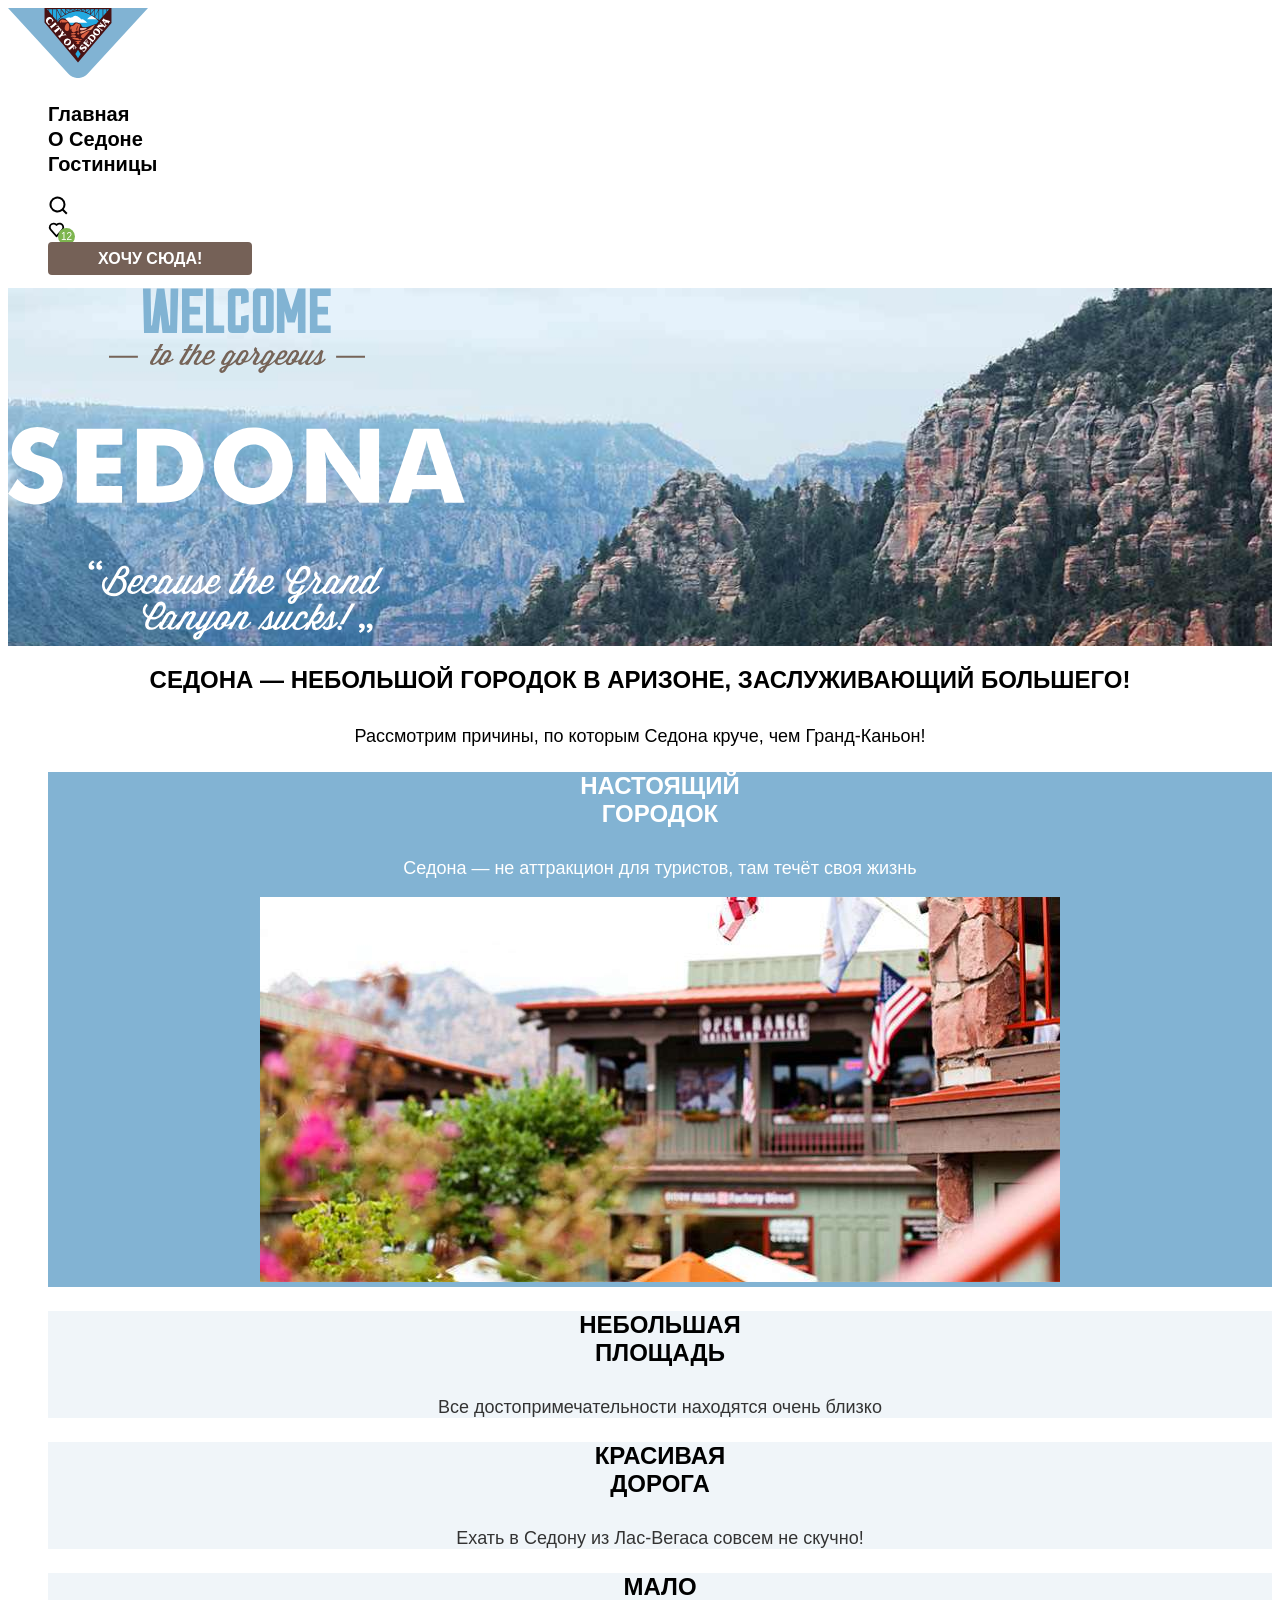
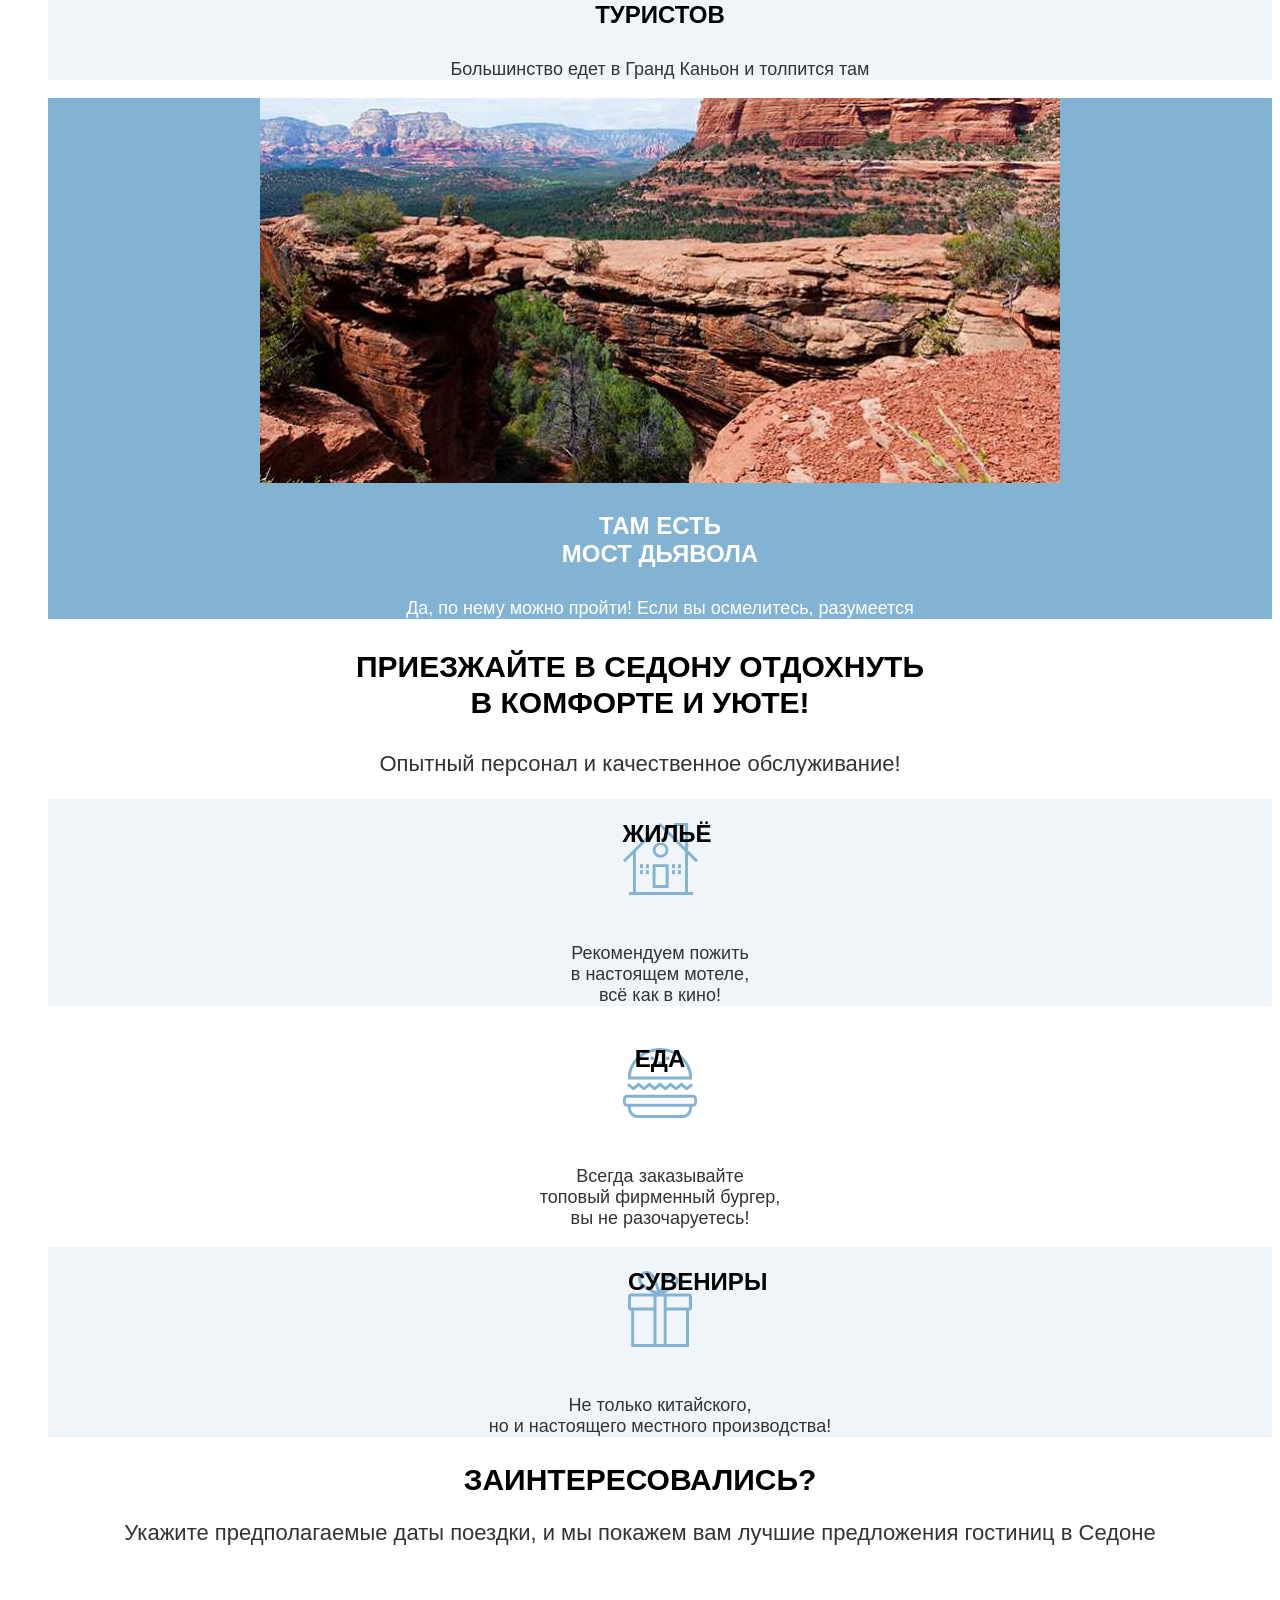
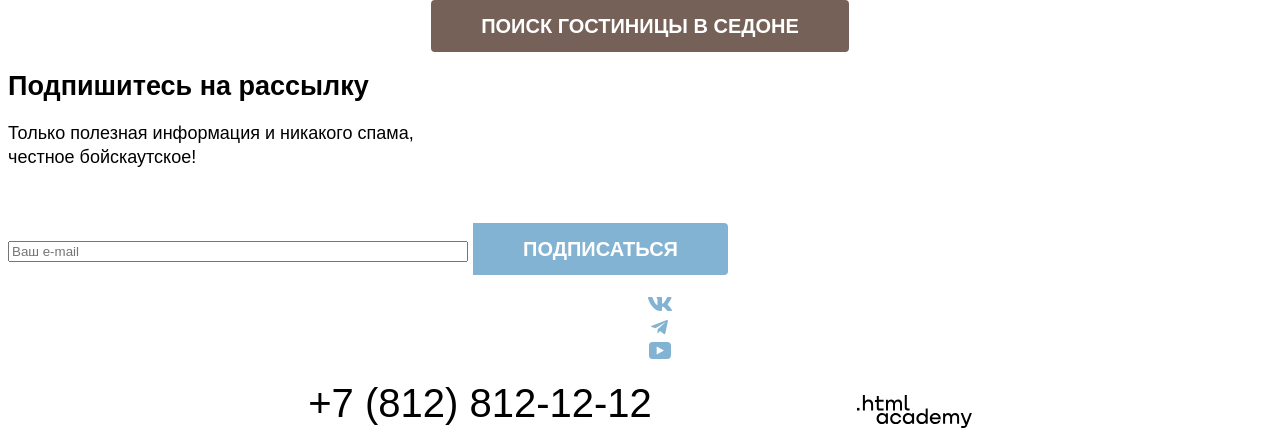
==== commit 1c020765: "Добавляется окончательное изменение Базовая стили." ====
--- a/index.html
+++ b/index.html
@@ -49,8 +49,8 @@
         <img class="main-text" src="images/welcome.svg" width="458" height="352" alt="Welcome to the gorgeous Sedona">
       </section>
       <section class="advantages-block">
-        <h2 class="adventages-title">Седона — небольшой городок в Аризоне, заслуживающий большего!</h2>
-        <p class="adventages-explanation adventages-color">Рассмотрим причины, по которым Седона круче, чем Гранд-Каньон!</p>
+        <h2 class="advantages-title">Седона — небольшой городок в Аризоне, заслуживающий большего!</h2>
+        <p class="advantages-explanation advantages-color">Рассмотрим причины, по которым Седона круче, чем Гранд-Каньон!</p>
       </section>
 
       <section class="advantages" data-test="advantages">
@@ -69,7 +69,7 @@
             <p class="advantages-description advantages-description-color">Все достопримечательности находятся очень близко</p>
           </li>
 
-          <li class="advantages-item light-blue">
+          <li class="advantages-item item-color">
             <h3 class="advantages-title">Красивая<br>дорога</h3>
             <p class="advantages-description advantages-description-color">Ехать в Седону из Лас-Вегаса совсем не скучно!</p>
           </li>
@@ -117,12 +117,12 @@
         <button class="button-search" type="button">Поиск гостиницы в Седоне</button>
       </section>
 
-      <section class="subscription" data-test="subscribe">
-          <h2 class="subscription-title">Подпишитесь на рассылку</h2>
+      <section class="subscription-main" data-test="subscribe">
+          <h2 class="subscription-title-main">Подпишитесь на рассылку</h2>
           <p class="subscription-description">Только полезная информация и никакого спама,<br>честное бойскаутское!</p>
           <form class="subscription-form" action="https://echo.htmlacademy.ru" method="post">
             <label class="visually-hidden" for="subscription-email">введите Ваш e-mail</label>
-            <input class="field" type="email" placeholder="Ваш e-mail" name="subscription-email" id="subscription-email" required>
+            <input class="field-main" type="email" placeholder="Ваш e-mail" name="subscription-email" id="subscription-email" required>
             <button class="button-sub" type="submit">Подписаться</button>
           </form>
       </section>
@@ -161,5 +161,4 @@
       </section>
     </footer>
   </body>
-
 </html>
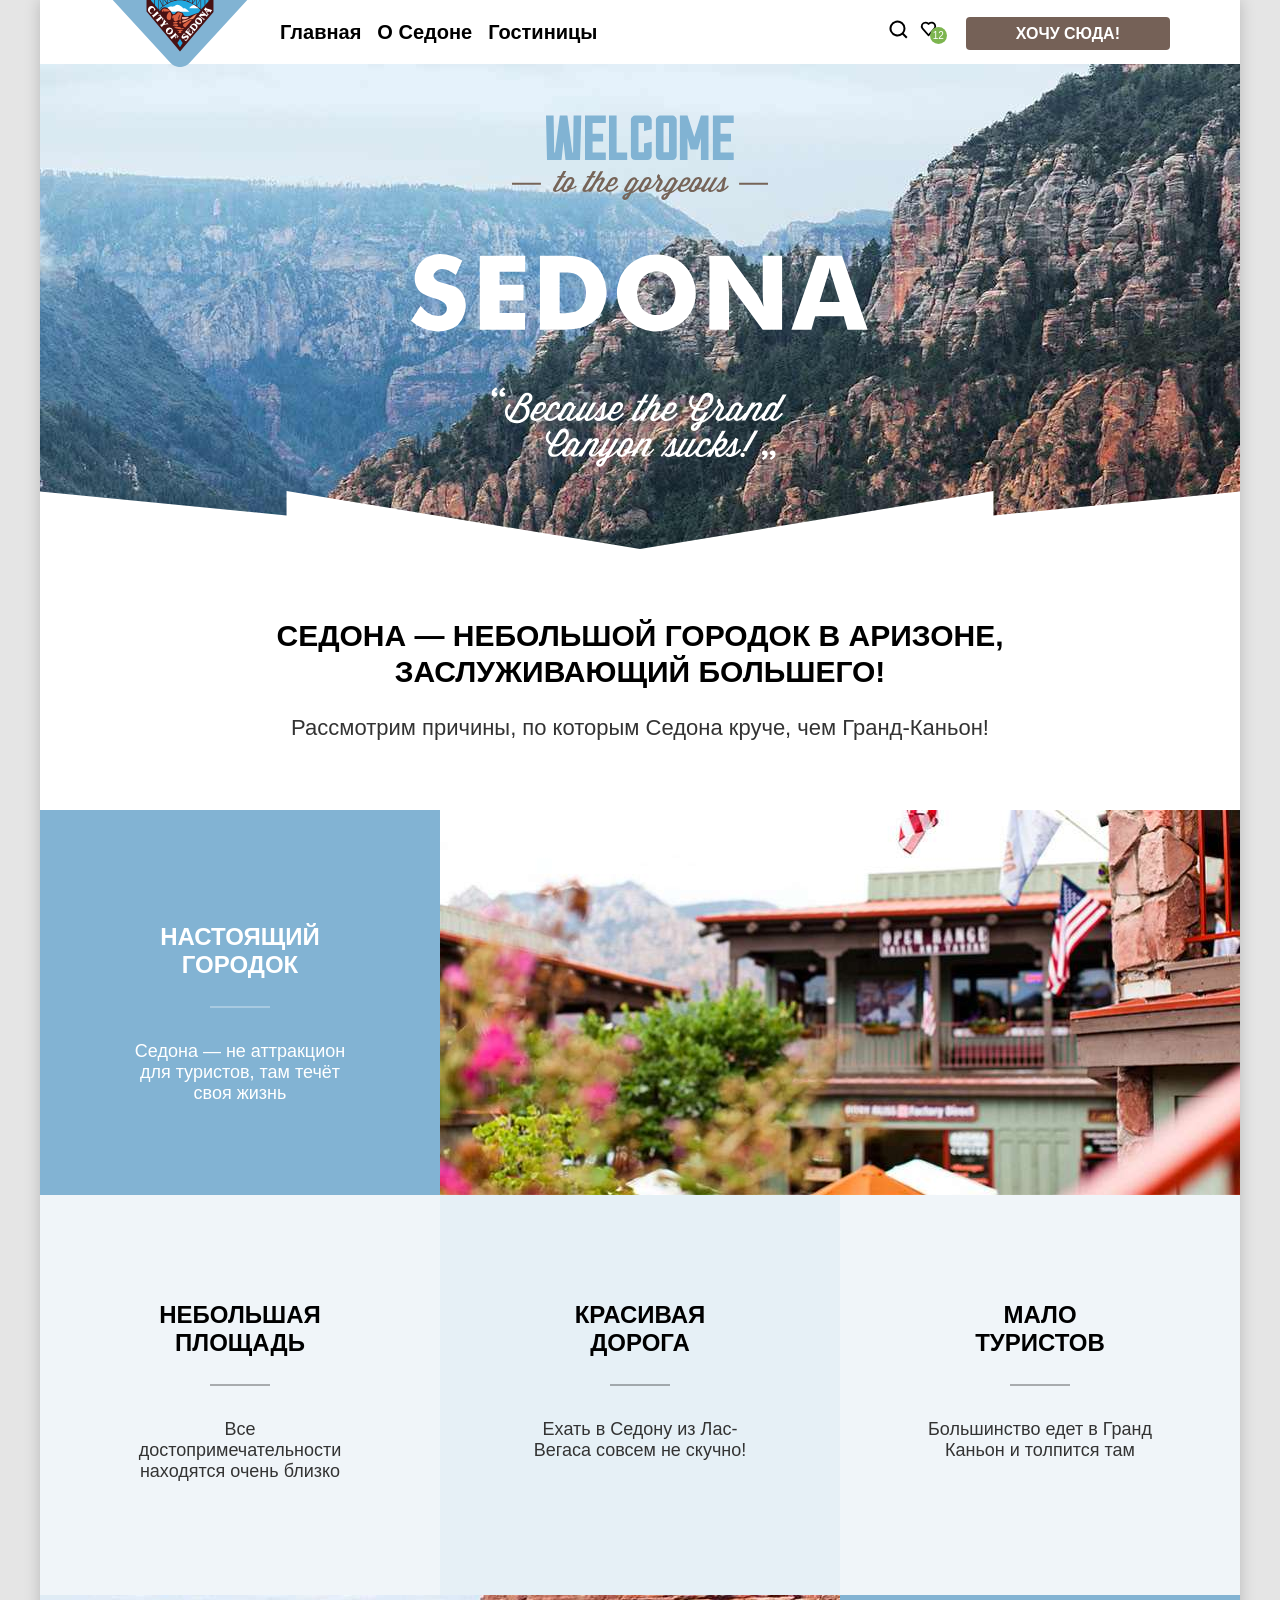
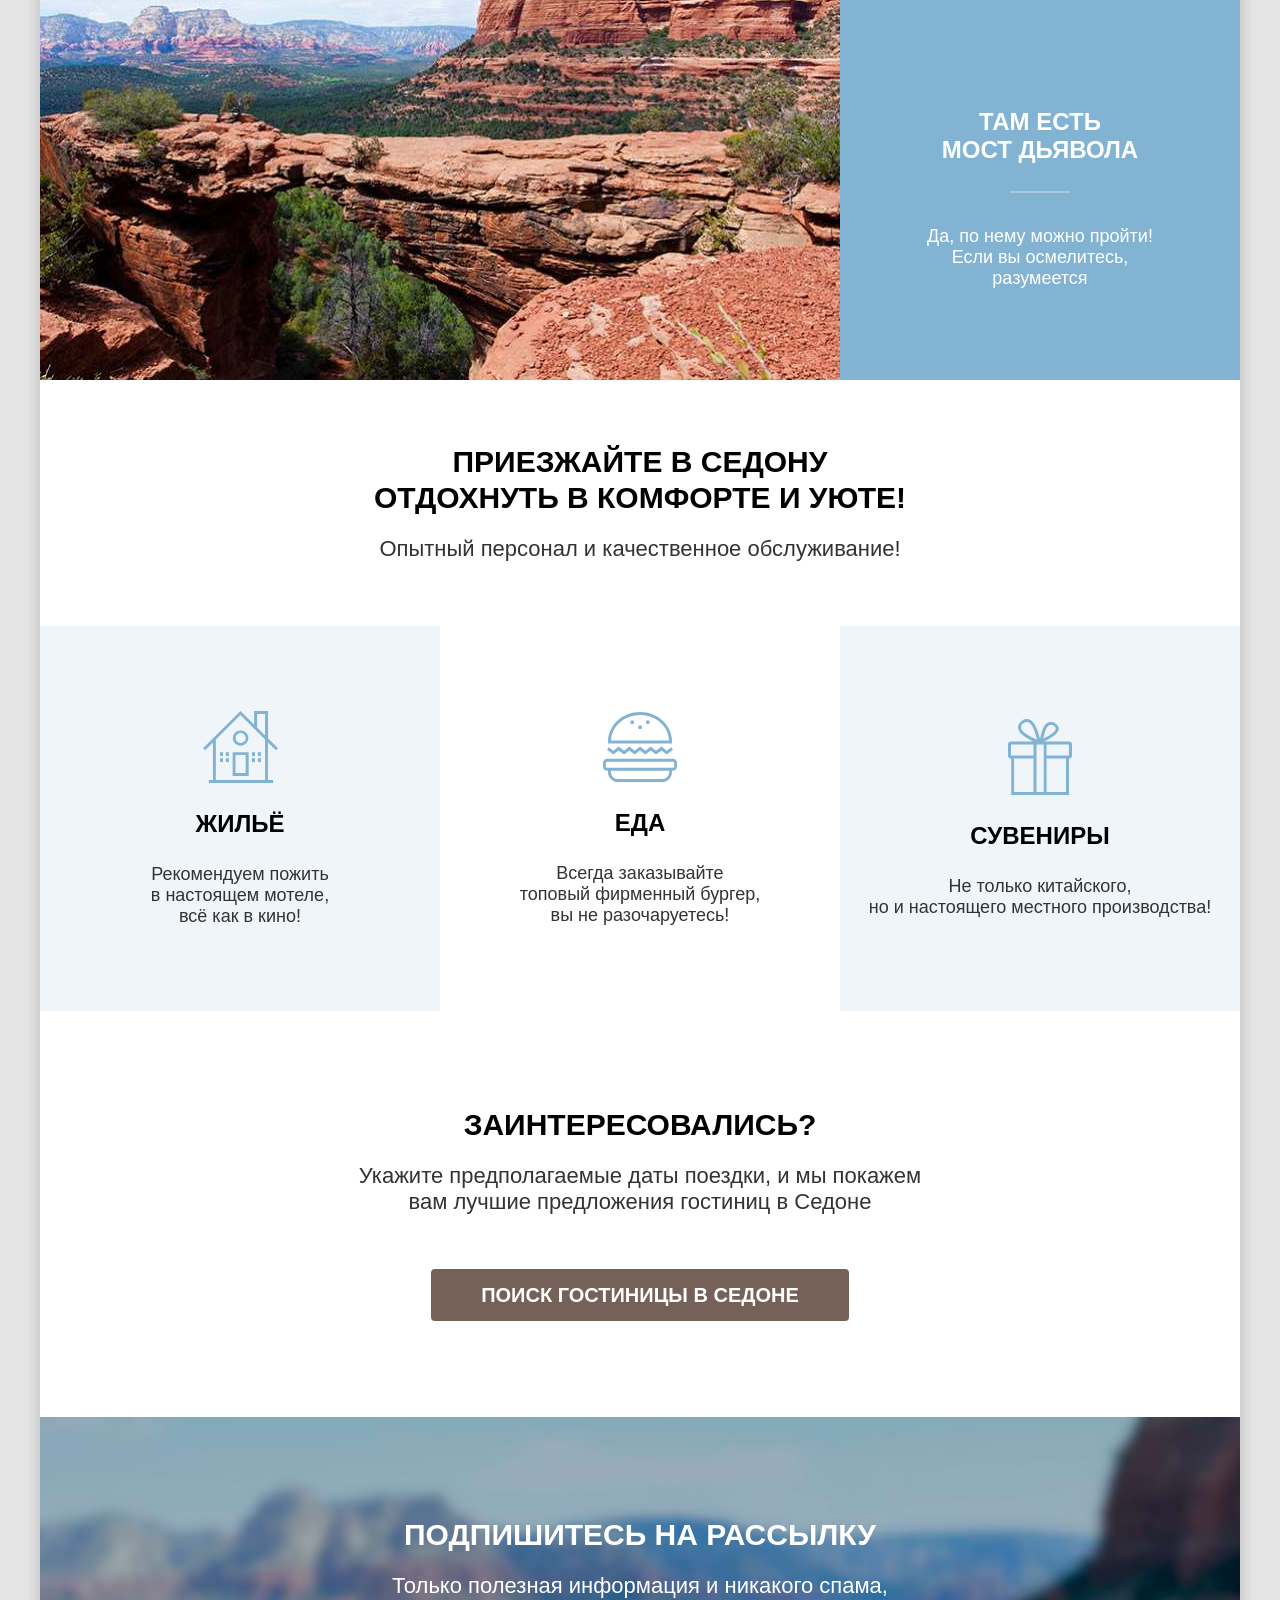
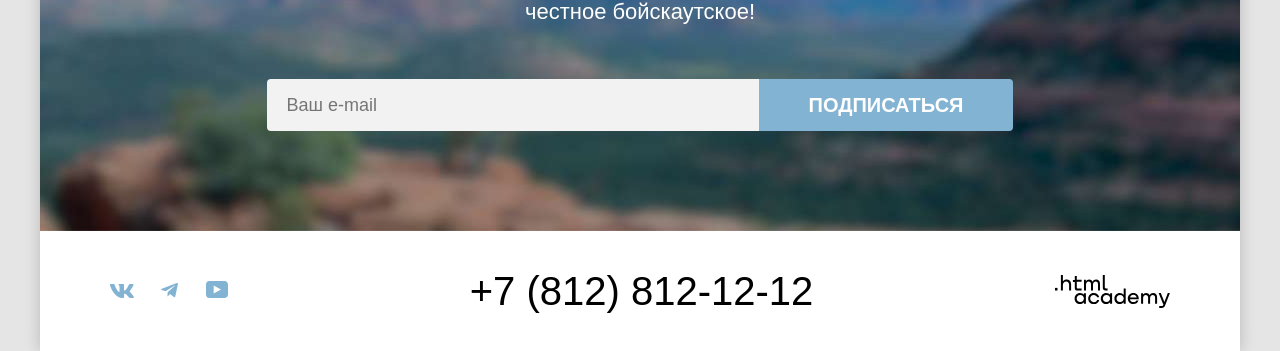
==== commit 6e620b1a: "Добавляется 5.22. Сетки для всех страниц" ====
--- a/index.html
+++ b/index.html
@@ -6,13 +6,12 @@
     <link rel="stylesheet" href="styles/styles.css">
   </head>
   <body>
-
     <header class="navigation" data-test="header">
-      <a class="navigation-logo">
-        <img class="logo-site" src="images/logo.svg" width="140" height="70" alt="Логотип гостиниц города «Седона»">
-      </a>
       <nav class="nav">
-        <ul class="nav-list">
+        <a class="navigation-logo">
+          <img class="logo-site" src="images/logo.svg" width="140" height="70" alt="Логотип гостиниц города «Седона»">
+        </a>
+        <ul class="navigation-list">
           <li class="navigation-item">
             <a class="nav-list-link current-link" href="index.html" aria-current="page">Главная</a>
           </li>
@@ -23,8 +22,7 @@
             <a class="nav-list-link" href="catalog.html">Гостиницы</a>
           </li>
         </ul>
-
-        <ul class="nav-list navigation-user">
+        <ul class="navigation-user">
           <li class="navigation-item">
             <a class="navigation-link-user search-icon" href="#">
               <span class="visually-hidden">Поиск</span>
@@ -43,89 +41,105 @@
       </nav>
     </header>
 
-    <main class="main" data-test="main">
-      <section class="hero" data-test="hero">
-        <h1 class="visually-hidden">Welcome to the gorgeous Sedona. Because the Grand Canyon sucks!</h1>
-        <img class="main-text" src="images/welcome.svg" width="458" height="352" alt="Welcome to the gorgeous Sedona">
-      </section>
-      <section class="advantages-block">
-        <h2 class="advantages-title">Седона — небольшой городок в Аризоне, заслуживающий большего!</h2>
-        <p class="advantages-explanation advantages-color">Рассмотрим причины, по которым Седона круче, чем Гранд-Каньон!</p>
-      </section>
+    <main class="main-container" data-test="main">
+      <div class="page-container">
+        <section class="hero" data-test="hero">
+          <h1 class="visually-hidden">Welcome to the gorgeous Sedona. Because the Grand Canyon sucks!</h1>
+          <img class="main-text" src="images/welcome.svg" width="458" height="352" alt="Welcome to the gorgeous Sedona">
+        </section>
+        <section class="advantages-block">
+          <h2 class="advantages-title-block">Седона — небольшой городок в Аризоне,<br> заслуживающий большего!</h2>
+          <p class="advantages-explanation advantages-color">Рассмотрим причины, по которым Седона круче, чем Гранд-Каньон!</p>
+        </section>
 
-      <section class="advantages" data-test="advantages">
-         <h2 class="visually-hidden">Преимущества</h2>
-         <ul class="advantages-list">
-          <li class="advantages-item pictures">
-            <div class="advantages-text">
-              <h3 class="advantages-title">Настоящий<br>городок</h3>
-              <p class="description">Седона — не аттракцион для туристов, там течёт своя жизнь</p>
-            </div>
-            <img class="advantages-img" src="images/photo-1.jpg" width="800" height="385" alt="Фото города Седона">
-          </li>
+        <section class="advantages" data-test="advantages">
+          <h2 class="visually-hidden">Преимущества</h2>
+          <ul class="advantages-list">
+            <li class="advantages-item pictures">
+              <div class="advantages-text">
+                <span class="advantages-sep advantages-sep-color"></span>
+                <h3 class="advantages-title">Настоящий<br>городок</h3>
+                <p class="description">Седона — не аттракцион для туристов, там течёт своя жизнь</p>
+              </div>
+              <img class="advantages-img" src="images/photo-1.jpg" width="800" height="385" alt="Фото города Седона">
+            </li>
 
-          <li class="advantages-item">
-            <h3 class="advantages-title">Небольшая<br>площадь</h3>
-            <p class="advantages-description advantages-description-color">Все достопримечательности находятся очень близко</p>
-          </li>
+            <li class="advantages-item">
+              <div class="advantages-text">
+                <span class="advantages-sep"></span>
+                <h3 class="advantages-title">Небольшая<br>площадь</h3>
+                <p class="advantages-description advantages-description-color">Все достопримечательности находятся очень близко</p>
+              </div>
+            </li>
 
-          <li class="advantages-item item-color">
-            <h3 class="advantages-title">Красивая<br>дорога</h3>
-            <p class="advantages-description advantages-description-color">Ехать в Седону из Лас-Вегаса совсем не скучно!</p>
-          </li>
+            <li class="advantages-item item-color">
+              <div class="advantages-text">
+                <span class="advantages-sep"></span>
+                <h3 class="advantages-title">Красивая<br>дорога</h3>
+                <p class="advantages-description advantages-description-color">Ехать в Седону из Лас-Вегаса совсем не скучно!</p>
+              </div>
+            </li>
 
-          <li class="advantages-item">
-            <h3 class="advantages-title">Мало<br>туристов</h3>
-            <p class="advantages-description advantages-description-color">Большинство едет в Гранд Каньон и толпится там</p>
-          </li>
+            <li class="advantages-item">
+              <div class="advantages-text">
+                <span class="advantages-sep"></span>
+                <h3 class="advantages-title">Мало<br>туристов</h3>
+                <p class="advantages-description advantages-description-color">Большинство едет в Гранд Каньон и толпится там</p>
+              </div>
+            </li>
 
-          <li class="advantages-item pictures">
-            <img class="advantages-image" src="images/photo-2.jpg" width="800" height="385" alt="Фото вида природы">
-            <div class="advantages-text">
-              <h3 class="advantages-title">Там есть<br>мост дьявола</h3>
-              <p class="description">Да, по нему можно пройти! Если вы осмелитесь, разумеется</p>
-            </div>
-          </li>
-        </ul>
-      </section>
+            <li class="advantages-item pictures">
+              <img class="advantages-image" src="images/photo-2.jpg" width="800" height="385" alt="Фото вида природы">
+              <div class="advantages-text">
+                <span class="advantages-sep advantages-sep-color"></span>
+                <h3 class="advantages-title">Там есть<br>мост дьявола</h3>
+                <p class="description">Да, по нему можно пройти! Если вы осмелитесь, разумеется</p>
+              </div>
+            </li>
+          </ul>
+        </section>
 
-      <section class="advantages-block-welcome">
-        <h3 class="header-block-two">Приезжайте в Седону отдохнуть<br> в комфорте и уюте!</h3>
-        <p class="description-block">Опытный персонал и качественное обслуживание!</p>
-      </section>
+        <section class="advantages-block-welcome">
+          <h3 class="header-block-two">Приезжайте в Седону отдохнуть в комфорте и уюте!</h3>
+          <p class="description-block">Опытный персонал и качественное обслуживание!</p>
+        </section>
 
-      <div class="services">
-        <ul class="services-list">
-          <li class="services-item services-color">
-              <h3 class="services-header services-home">Жильё</h3>
+        <div class="services">
+          <ul class="services-list">
+            <li class="services-item services-color">
+              <span class="services-icons services-home"></span>
+              <h3 class="services-header">Жильё</h3>
               <p class="services-description">Рекомендуем пожить<br>в настоящем мотеле,<br>всё как в кино!</p>
-          </li>
-          <li class="services-item">
-              <h3 class="services-header services-food">Еда</h3>
+            </li>
+            <li class="services-item">
+              <span class="services-icons services-food"></span>
+              <h3 class="services-header">Еда</h3>
               <p class="services-description">Всегда заказывайте<br>топовый фирменный бургер,<br> вы не разочаруетесь!</p>
-          </li>
-          <li class="services-item services-color">
-              <h3 class="services-header services-souvenir">Сувениры</h3>
+            </li>
+            <li class="services-item services-color">
+              <span class="services-icons services-souvenir"></span>
+              <h3 class="services-header">Сувениры</h3>
               <p class="services-description">Не только китайского,<br>но и настоящего местного производства!</p>
-          </li>
-        </ul>
-      </div>
+            </li>
+          </ul>
+        </div>
 
-      <section class="booking" data-test="search">
-        <h2 class="booking-title">Заинтересовались?</h2>
-        <p class="booking-description">Укажите предполагаемые даты поездки, и мы покажем вам лучшие предложения гостиниц в Седоне</p>
-        <button class="button-search" type="button">Поиск гостиницы в Седоне</button>
-      </section>
+        <section class="booking" data-test="search">
+          <h2 class="booking-title">Заинтересовались?</h2>
+          <p class="booking-description">Укажите предполагаемые даты поездки, и мы покажем вам лучшие предложения гостиниц в Седоне</p>
+          <button class="button-search" type="button">Поиск гостиницы в Седоне</button>
+        </section>
 
-      <section class="subscription-main" data-test="subscribe">
+        <section class="subscription-main" data-test="subscribe">
           <h2 class="subscription-title-main">Подпишитесь на рассылку</h2>
-          <p class="subscription-description">Только полезная информация и никакого спама,<br>честное бойскаутское!</p>
+          <p class="subscription-description">Только полезная информация и никакого спама, честное бойскаутское!</p>
           <form class="subscription-form" action="https://echo.htmlacademy.ru" method="post">
             <label class="visually-hidden" for="subscription-email">введите Ваш e-mail</label>
             <input class="field-main" type="email" placeholder="Ваш e-mail" name="subscription-email" id="subscription-email" required>
             <button class="button-sub" type="submit">Подписаться</button>
           </form>
-      </section>
+        </section>
+      </div>
     </main>
 
     <footer class="page-footer" data-test="footer">
@@ -151,13 +165,13 @@
               <span class="visually-hidden">Ссылка для перехода в канал Youtube</span>
             </a>
           </li>
-          </uL>
+        </uL>
 
-          <a class="footer-number" href="tel:88128121212">+7 (812) 812-12-12</a>
+        <a class="footer-number" href="tel:88128121212">+7 (812) 812-12-12</a>
 
-          <a class="htmlacademy-link" href="https://htmlacademy.ru/">
-            <span class="visually-hidden">Переход на сайт HTML Academy</span>
-          </a>
+        <a class="htmlacademy-link" href="https://htmlacademy.ru/">
+          <span class="visually-hidden">Переход на сайт HTML Academy</span>
+        </a>
       </section>
     </footer>
   </body>
--- a/styles/styles.css
+++ b/styles/styles.css
@@ -14,21 +14,69 @@
     font-display: swap;
 }
 
+html {
+  height: 100%;
+  background-color: #e5e5e5;
+}
+
 body {
-  font-family: "PT Sans", sans-serif;
-  font-size: 18px;
-  line-height: 24px;
+  margin: 0 auto;
+  display: flex;
+  flex-direction: column;
+  min-height: 100%;
+  width: 1200px;
+  background-color: #ffffff;
+  box-shadow: 0 0 15px rgba(0, 0, 0, 0.2);
+  font-family: "PT Sans", sans-serif;
+  font-size: 22px;
+  line-height: 26px;
   color: #333333;
-  background-color: #ffffff;
+}
+
+.main-container {
+  flex-grow: 1;
+}
+
+.page-container {
+  width: 1200px;
 }
 
 .navigation {
+  width: 1060px;
   color: #000000;
   background: #ffffff;
-}
-
-.nav-list {
+  padding: 0;
+  margin: 0 auto;
+}
+
+.nav {
+  display: flex;
+  justify-content: space-between;
+  align-items: center;
+  height: 64px;
+}
+
+.navigation-logo {
+  display: inline-block;
+  margin: 0 30px -6px 0;
+  position: relative;
+}
+
+.navigation-list {
+  display: flex;
+  gap: 16px;
+  max-width: 468px;
+  padding: 0;
   list-style: none;
+}
+
+.navigation-user {
+  display: flex;
+  gap: 12px;
+  max-width: 368px;
+  list-style: none;
+  padding: 0;
+  margin-left: auto;
 }
 
 .search-icon {
@@ -36,7 +84,7 @@
   display: inline-block;
   width: 20px;
   height: 20px;
-  background-image: url("../images/icons-top/search-icon.svg");
+  background-image: url("../images/icons/search-icon.svg");
   background-size: contain;
   background-repeat: no-repeat;
 }
@@ -46,36 +94,36 @@
   display: inline-block;
   width: 18px;
   height: 17px;
-  background-image: url("../images/icons-top/heart-icon.svg");
-  background-size: contain;
-  background-repeat: no-repeat;
+  background-image: url("../images/icons/heart-icon.svg");
+  background-size: contain;
+  background-repeat: no-repeat;
+}
+
+.navigation-link-user {
+  font-family: "PT Sans", sans-serif;
+  font-size: 20px;
+  line-height: 24px;
+  font-weight: 700;
+  text-align: center;
+  color: #000000;
+  background-color: #ffffff;
+  text-decoration: none;
+  text-transform: none;
 }
 
 .favorite-number {
   font-family: "PT Sans", sans-serif;
-  color: white;
+  color: #ffffff;
   font-size: 10px;
   font-weight: 400;
   line-height: 10px;
   background-color: #7db54f;
   border-radius: 20px;
   padding: 3px;
-  margin: 10px;
-}
-
-.nav-list-link  {
-  font-family: "PT Sans", sans-serif;
-  font-size: 20px;
-  line-height: 24px;
-  font-weight: 700;
-  text-align: center;
-  color: #000000;
-  background-color: #ffffff;
-  text-decoration: none;
-  text-transform: none;
-}
-
-.navigation-link-user {
+  margin: 0 0 0 10px;
+}
+
+.nav-list-link {
   font-family: "PT Sans", sans-serif;
   font-size: 20px;
   line-height: 24px;
@@ -100,18 +148,145 @@
   padding: 8px 50px;
   border: none;
   cursor: pointer;
-}
-
-.main {
-  color:#000000;
+  margin-left: 16px;
 }
 
 .hero {
+  display: flex;
+  flex-direction: column;
+  justify-content: center;
+  flex-wrap: wrap;
   color:#ffffff;
   background-color: #283d44;
-  background-image: url("../images/backgrounds/index-background.jpg");
-  background-size: 100%;
-  background-repeat: no-repeat;
+  background-image: url("../images/backgrounds/bow-under-bac.svg"), url("../images/backgrounds/index-background.jpg");
+  background-size: 101% auto, cover;
+  background-repeat: no-repeat;
+  background-position: bottom, center;
+  min-height: 485px;
+}
+
+.main-text {
+  margin: 51px auto 82px;
+}
+
+.top-search-area {
+  font-family: "PT Sans", sans-serif;
+  color: #ffffff;
+  font-size: 18px;
+  font-weight: 400;
+  line-height: 23px;
+  color:#ffffff;
+  background-color: #283d44;
+  background-image: url("../images/backgrounds/filter-bac.jpg");
+  background-size: cover;
+  background-repeat: no-repeat;
+  background-position: center;
+  min-height: 412px;
+  padding: 35px 70px;
+  margin: 0;
+}
+
+.inner-header {
+  display: flex;
+  flex-direction: column;
+  justify-content: center;
+  flex-wrap: wrap;
+}
+
+.inner-header-title {
+  font-size: 60px;
+  font-weight: 700;
+  line-height: 78px;
+  margin: 0;
+  padding: 0 0 8px 0;
+}
+
+.breadcrumbs {
+  display: flex;
+  flex-direction: row;
+  justify-content: flex-start;
+  align-items: center;
+  gap: 10px;
+  list-style: none;
+  padding: 0;
+  margin: 0;
+  padding-bottom: 40px;
+}
+
+.breadcrumbs-item {
+  color: #ffffff;
+  font-size: 16px;
+  font-weight: 400;
+  line-height: 21px;
+  text-decoration: none;
+}
+
+.breadcrumbs-home {
+  content: "";
+  display: inline-block;
+  width: 12px;
+  height: 12px;
+  background-image: url("../images/icons/home-icon.svg");
+  background-size: contain;
+  background-repeat: no-repeat;
+}
+
+.arrow-icon {
+  content: "";
+  display: inline-block;
+  width: 6px;
+  height: 10px;
+  background-image: url("../images/icons/arrow-icon.svg");
+  background-size: contain;
+  background-repeat: no-repeat;
+}
+
+.catalog-filter-forms {
+  display: flex;
+  flex-direction: row;
+  justify-content: flex-start;
+  align-items: start;
+  margin: 0;
+  padding: 0;
+  gap: 70px;
+}
+
+.catalog-filter {
+  border: none;
+  margin: 0;
+  padding: 0;
+  min-width: 160px;
+}
+
+.filter-radio {
+  padding: 0 70px 0 0;
+}
+
+.catalog-filter-title {
+  font-size: 20px;
+  font-weight: 700;
+  text-transform: capitalize;
+  margin: 0;
+  padding: 0;
+  margin-bottom: 32px;
+}
+
+.catalog-filter-list {
+  list-style: none;
+  margin: 0;
+  padding: 0;
+}
+
+.catalog-filter-item {
+  font-weight: 400;
+  line-height: 23px;
+  margin-bottom: 16px;
+}
+
+.hero img {
+  display: block;
+  margin-left: auto;
+  margin-right: auto;
 }
 
 .visually-hidden {
@@ -119,30 +294,41 @@
 }
 
 .advantages-block {
-  color: #000000;
-  font-family: "PT Sans", sans-serif;
-  text-align: center;
-}
-
-.adventages-title {
+  display: flex;
+  flex-direction: column;
+  justify-content: center;
+  flex-wrap: wrap;
+  color: #000000;
+  font-family: "PT Sans", sans-serif;
+  text-align: center;
+  min-height: 261px;
+  padding: 69px auto;
+}
+
+.advantages-title-block {
   font-size: 30px;
   font-weight: 700;
   text-transform: uppercase;
   line-height: 36px;
-}
-
-.adventages-explanation {
+  margin: 0;
+  margin-bottom: 25px;
+}
+
+.advantages-explanation {
   color: #333333;
   font-size: 22px;
   font-weight: 400;
   line-height: 26px;
+  margin: 0;
 }
 
 .advantages-list {
-  list-style: none;
-}
-
-.advantages-list {
+  display: flex;
+  justify-content: center;
+  align-items: center;
+  flex-wrap: wrap;
+  margin: 0;
+  padding: 0;
   font-family: "PT Sans", sans-serif;
   text-align: center;
   font-size: 18px;
@@ -151,34 +337,87 @@
   color: #000000;
 }
 
-.advantages-item {
- background-color: #f0f5f9;
+.advantages-item:not(.pictures):not(.item-color) {
+  display: flex;
+  background-color: #f0f5f9;
+  width: 400px;
+  height: 400px;
 }
 
 .pictures {
+  display: flex;
+  align-items: center;
+  justify-content: center;
   background-color: #82b3d3;
   color: #ffffff;
 }
 
+.advantages-text {
+  text-align: center;
+  padding: 85px;
+}
+
+.advantages-sep {
+  content: "";
+  display: inline-block;
+  width: 60px;
+  height: 2px;
+  background-color: rgba(0, 0, 0, 0.3);
+  background-size: contain;
+  background-repeat: no-repeat;
+  margin: 0 auto -90px;
+  padding: 0;
+}
+
+.advantages-sep-color {
+  content: "";
+  display: inline-block;
+  width: 60px;
+  height: 2px;
+  background-color: rgba(255, 255, 255, 0.3);
+  background-size: contain;
+  background-repeat: no-repeat;
+}
+
 .advantages-title {
   font-size: 24px;
   font-weight: 700;
   text-transform: uppercase;
   line-height: 28px;
-  margin-bottom: 30px;
+  margin: 0;
+  margin-bottom: 62px;
+  padding: 0;
+}
+
+.description {
+  color:#ffffff;
+  margin: 0;
+  padding: 0;
 }
 
 .advantages-description {
   color:#333333;
-}
-
-.light-blue {
+  margin: 0;
+  padding: 0;
+}
+
+.item-color {
+  display: flex;
   background-color: #e6f0f6;
+  width: 400px;
+  height: 400px;
 }
 
 .advantages-block-welcome {
-  font-family: "PT Sans", sans-serif;
-  color: #000000;
+  display: flex;
+  flex-direction: column;
+  justify-content: center;
+  flex-wrap: wrap;
+  font-family: "PT Sans", sans-serif;
+  color: #000000;
+  text-align: center;
+  min-height: 246px;
+  padding: 64px auto 110px;
   text-align: center;
 }
 
@@ -187,7 +426,9 @@
   font-weight: 700;
   text-transform: uppercase;
   line-height: 36px;
-  word-wrap: break-word;
+  padding: 0 320px;
+  margin: 0;
+  margin-bottom: 20px;
 }
 
 .description-block {
@@ -195,20 +436,43 @@
   font-size: 22px;
   font-weight: 400;
   line-height: 26px;
-  word-wrap: break-word;
+  margin: 0;
 }
 
 .services-list {
+  display: flex;
   list-style: none;
-}
-
-.services-list {
+  margin: 0;
+  padding: 0;
   font-family: "PT Sans", sans-serif;
   text-align: center;
   color: #333333;
   font-size: 18px;
   font-weight: 400;
   line-height: 21px;
+}
+
+.services-item {
+  display: flex;
+  justify-content: center;
+  flex-direction: column;
+  align-items: center;
+  width: 400px;
+  height: 385px;
+}
+
+.services-header {
+  color: black;
+  font-size: 24px;
+  font-weight: 700;
+  text-transform: uppercase;
+  margin: 0 auto 30px;
+  padding: 0;
+}
+
+.services-icons {
+  margin: 0 auto 30px;
+  padding: 0;
 }
 
 .services-home {
@@ -220,6 +484,7 @@
   background-size: contain;
   background-repeat: no-repeat;
 }
+
 .services-food {
   content: "";
   display: inline-block;
@@ -240,14 +505,6 @@
   background-repeat: no-repeat;
 }
 
-.services-header {
-  color: black;
-  font-size: 24px;
-  font-weight: 700;
-  text-transform: uppercase;
-  margin-bottom: 30px;
-}
-
 .services-color {
   background-color: #f0f5f9;
 }
@@ -258,7 +515,9 @@
   text-transform: uppercase;
   line-height: 28px;
   word-wrap: break-word;
+  margin: 0;
   margin-bottom: 30px;
+  padding: 0;
 }
 
 .services-description {
@@ -267,11 +526,21 @@
   font-weight: 400;
   line-height: 21px;
   word-wrap: break-word;
+  margin: 0;
+  padding: 0;
 }
 
 .booking {
-  font-family: "PT Sans", sans-serif;
-  color: #000000;
+  display: flex;
+  flex-direction: column;
+  justify-content: center;
+  align-items: center;
+  flex-wrap: wrap;
+  font-family: "PT Sans", sans-serif;
+  color: #000000;
+  min-height: 406px;
+  padding: 0;
+  margin: 0;
   text-align: center;
 }
 
@@ -280,8 +549,9 @@
   font-weight: 700;
   text-transform: uppercase;
   line-height: 36px;
-  word-wrap: break-word;
-  margin-bottom: 20px;;
+  padding: 0;
+  margin: 0;
+  margin-bottom: 20px;
 }
 
 .booking-description {
@@ -289,8 +559,10 @@
   font-size: 22px;
   font-weight: 400;
   line-height: 26px;
-  word-wrap: break-word;
+  padding: 0;
+  margin: 0;
   margin-bottom: 54px;
+  padding: 0 304px;
 }
 
 .button-search {
@@ -309,7 +581,64 @@
   cursor: pointer;
 }
 
-.subscription {
+.devider {
+  border: none;
+  height: 1px;
+  background-color: #e5e5e5;
+  margin-bottom: 40px;
+  padding: 0;
+}
+
+.pagination {
+  display: flex;
+  flex-direction: row;
+  justify-content: flex-start;
+  align-items: center;
+  list-style: none;
+  gap: 8px;
+  padding: 0;
+  margin: 0 auto;
+}
+
+.pagination-item a {
+  display: grid;
+  width: 60px;
+  height: 60px;
+  margin: 0;
+  border-radius: 4px;
+  text-decoration: none;
+  place-items: center;
+}
+
+.pagination-more {
+  display: grid;
+  width: 60px;
+  height: 60px;
+  background-color: none;
+  text-decoration: none;
+  place-items: center;
+}
+
+.pagination-link {
+  background-color: #82b3d3;
+  color: #ffffff;
+  font-size: 20px;
+  font-weight: 700;
+  line-height: 36px;
+}
+
+.link-current {
+  background-color: #f2f2f2;
+  color: #000000;
+  font-size: 20px;
+  font-weight: 700;
+  line-height: 36px;
+}
+
+.subscription-main {
+  display: flex;
+  justify-content: center;
+  flex-direction: column;
   font-family: "PT Sans", sans-serif;
   color: white;
   font-size: 22px;
@@ -318,9 +647,43 @@
   word-wrap: break-word;
   background-image: url("../images/backgrounds/subscripe-bac.jpg");
   background-color: #283d44;
-  background-size: 100%;
-  background-repeat: no-repeat;
-  text-align: center;
+  background-size: cover;
+  background-repeat: no-repeat;
+  text-align: center;
+  background-position: center;
+  min-height: 414px;
+  padding: 0;
+  margin: 0;
+}
+
+.subscription {
+  display: flex;
+  justify-content: center;
+  flex-direction: column;
+  font-family: "PT Sans", sans-serif;
+  color: #333333;
+  font-size: 22px;
+  font-weight: 400;
+  line-height: 26px;
+  word-wrap: break-word;
+  background-color: #ffffff;
+  background-size: cover;
+  background-repeat: no-repeat;
+  text-align: center;
+  background-position: center;
+  min-height: 414px;
+  padding: 0;
+  margin: 0;
+}
+
+.subscription-title-main {
+  font-size: 30px;
+  font-weight: 700;
+  text-transform: uppercase;
+  line-height: 36px;
+  word-wrap: break-word;
+  margin: 0;
+  margin-bottom: 20px;
 }
 
 .subscription-title {
@@ -329,28 +692,408 @@
   text-transform: uppercase;
   line-height: 36px;
   word-wrap: break-word;
+  margin: 0;
   margin-bottom: 20px;
 }
 
 .subscription-description {
+  padding: 0 330px;
+  margin: 0;
   margin-bottom: 54px;
 }
 
-input {
-  width: 452px;
-}
-
-.field {
-  font-family: "PT Sans", sans-serif;
-  color: #000000;
+.subscription-form {
+  display: flex;
+  justify-content: center;
+  flex-direction: row;
+}
+
+.field-main {
+  font-family: "PT Sans", sans-serif;
+  color: #616161;
   font-size: 18px;
-  font-family: PT Sans;
   font-weight: 400;
   line-height: 24px;
   text-align: left;
   text-transform: none;
   padding: 12px 20px;
-  margin: 0;
+  background-color: #f2f2f2;
+  border: none;
+  width: 452px;
+  border-radius: 4px 0 0 4px;
+}
+
+.fieldset_catalog-filter {
+  position: relative;
+  display: flex;
+  flex-direction: row;
+  justify-content: flex-start;
+  align-items: center;
+  gap: 2px;
+}
+
+.fieldset_catalog-filter label {
+  position: absolute;
+  font-family: "PT Sans", sans-serif;
+  color: #aaaaaa;
+  font-size: 18px;
+  font-weight: 400;
+  line-height: 24px;
+}
+
+.price-from_input-label {
+  left: 105px;
+}
+
+.price-to_input-label {
+  left: 245px;
+}
+
+.field-from {
+  font-family: "PT Sans", sans-serif;
+  color: #000000;
+  font-size: 18px;
+  font-weight: 400;
+  line-height: 24px;
+  text-align: left;
+  text-transform: none;
+  padding: 12px 20px;
+  background-color: #f2f2f2;
+  border: none;
+  min-width: 100px;
+  border-radius: 4px 0 0 4px;
+}
+
+.field-to {
+  font-family: "PT Sans", sans-serif;
+  color: #000000;
+  font-size: 18px;
+  font-weight: 400;
+  line-height: 24px;
+  text-align: left;
+  text-transform: none;
+  padding: 12px 20px;
+  background-color: #f2f2f2;
+  border: none;
+  margin: 0;
+  min-width: 100px;
+  border-radius: 0 4px 4px 0;
+}
+
+.fieldset_catalog-filter input:focus + label {
+  opacity: 0;
+  pointer-events: none;
+}
+
+.button-filters-area {
+  display: flex;
+  flex-direction: column;
+  justify-content: flex-end;
+  flex-wrap: wrap;
+  gap: 32px;
+  margin: 0;
+  padding: 0;
+  margin-top: 56px;
+}
+
+.button-filters {
+  font-family: "PT Sans", sans-serif;
+  color: #ffffff;
+  text-align: center;
+  font-size: 16px;
+  font-weight: 700;
+  text-transform: uppercase;
+  line-height: 20px;
+  border-radius: 4px;
+  margin: 0;
+  padding: 8px 50px;
+  border: none;
+  cursor: pointer;
+}
+
+.button-apply {
+  background-color: #82b3d3;
+}
+
+.button-reset {
+  background-color: transparent;
+}
+
+.search-result {
+  padding: 35px 70px;
+  margin: 0 auto;
+}
+
+.search {
+  display: flex;
+  justify-content: space-between;
+  flex-direction: row;
+  align-items: center;
+  margin: 0 auto;
+}
+
+.catalog-filter-result {
+  color: #000000;
+  font-size: 30px;
+  font-weight: 700;
+  text-transform: uppercase;
+  line-height: 36px;
+  margin: 0;
+  margin-right: 100px;
+}
+
+.select-control {
+  font-family: "PT Sans", sans-serif;
+  color: #333333;
+  font-size: 18px;
+  font-weight: 400;
+  line-height: 21px;
+  width: 292px;
+  height: 49px;
+  padding: 10px 20px;
+  border-radius: 4px;
+  border-color: #e5e5e5;
+  border-width: 2px;
+  -webkit-appearance: none;
+  -moz-appearance: none;
+  appearance: none;
+  background-image: url("../images/icons/arrow-drop-down-filter.svg");
+  background-repeat: no-repeat;
+  background-position: right 20px center;
+  cursor: pointer;
+}
+
+.sort-result-list {
+  display: flex;
+  justify-content: flex-start;
+  flex-direction: row;
+  gap: 8px;
+  padding: 0;
+  margin-left: auto;
+}
+
+.sort-item {
+  list-style: none;
+  border: 2px solid #e5e5e5;
+  border-radius: 4px;
+  width: 48px;
+  height: 48px;
+  display: flex;
+  justify-content: center;
+  align-items: center;
+}
+
+.sort-table {
+  content: "";
+  width: 16px;
+  height: 14px;
+  background-image: url("../images/icons/sort-1-icon.svg");
+  background-size: contain;
+  background-repeat: no-repeat;
+}
+
+.sort-card {
+  content: "";
+  width: 16px;
+  height: 14px;
+  background-image: url("../images/icons/sort-2-icon.svg");
+  background-size: contain;
+  background-repeat: no-repeat;
+}
+
+.sort-list {
+  content: "";
+  width: 16px;
+  height: 14px;
+  background-image: url("../images/icons/sort-3-icon.svg");
+  background-size: contain;
+  background-repeat: no-repeat;
+}
+
+.product {
+  padding: 0;
+  margin: 0 auto;
+}
+
+.product-list {
+  display: flex;
+  justify-content: flex-start;
+  flex-direction: row;
+  align-items: start;
+  gap: 16px;
+  flex-wrap: wrap;
+  margin: 0;
+  padding: 0;
+  margin-bottom: 40px;
+}
+
+.product-item {
+  display: flex;
+  flex-direction: column;
+  align-items: center;
+  color: #333333;
+  font-size: 18px;
+  font-weight: 400;
+  line-height: 21px;
+  list-style: none;
+  border: 1px solid #e5e5e5;
+  border-radius: 4px;
+  width: 300px;
+  height: 418px;
+  padding: 20px 20px 0 20px;
+  margin: 0;
+}
+
+.product-img {
+  margin: 0;
+  padding: 0;
+  margin-bottom: 16px;
+}
+
+.product-title {
+  color: #000000;
+  font-size: 24px;
+  font-weight: 700;
+  line-height: 28px;
+  margin: 0;
+  padding: 0;
+  margin-bottom: 16px;
+}
+
+.type_price {
+  display: flex;
+  flex-direction: row;
+  align-items: center;
+  margin: 0 auto;
+  padding: 0;
+  margin-bottom: 16px;
+}
+
+.product-price {
+  margin: 0;
+  padding: 0;
+  margin-left: auto;
+}
+
+.product-link-details_add-to {
+  display: flex;
+  justify-content: space-between;
+  flex-direction: row;
+  align-items: center;
+  gap: 10px;
+  margin: 0 auto;
+  padding: 0;
+  margin-bottom: 16px;
+}
+
+.product-link-details {
+  display: inline-flex;
+  justify-content: center;
+  align-items: center;
+  font-family: "PT Sans", sans-serif;
+  color: #ffffff;
+  text-align: center;
+  font-size: 16px;
+  font-weight: 700;
+  text-transform: uppercase;
+  line-height: 20px;
+  background-color: #756157;
+  border-radius: 4px;
+  padding: 0 13px;
+  width: 130px;
+  height: 36px;
+  border: none;
+  text-decoration: none;
+  cursor: pointer;
+}
+
+.add-to-favorites {
+  font-family: "PT Sans", sans-serif;
+  color: #ffffff;
+  text-align: center;
+  font-size: 16px;
+  font-weight: 700;
+  text-transform: uppercase;
+  line-height: 20px;
+  background-color: #82b3d3;
+  border-radius: 4px;
+  padding: 0 13px;
+  width: 130px;
+  height: 36px;
+  border: none;
+  text-decoration: none;
+  cursor: pointer;
+  margin-right: auto;
+}
+
+.catalog-hotel-stars_raiting {
+  display: flex;
+  justify-content: space-between;
+  flex-direction: row;
+  align-items: center;
+  gap: 10px;
+  margin: 0 auto;
+  padding: 0;
+}
+
+.catalog-hotel-stars {
+  width: 130px;
+  height: 36px;
+  padding: 0;
+  margin: 0;
+}
+
+.four-stars {
+  content: "";
+  display: inline-block;
+  justify-content: center;
+  align-items: center;
+  width: 130px;
+  height: 17px;
+  background-image: url("../images/stars.svg"), url("../images/stars.svg"), url("../images/stars.svg"), url("../images/stars.svg");
+  background-repeat: no-repeat, no-repeat, no-repeat, no-repeat;
+  background-position: 23px 0, 46px 0, 69px 0, 92px 0;
+}
+
+.three-stars {
+  content: "";
+  display: inline-block;
+  align-items: center;
+  width: 130px;
+  height: 17px;
+  background-image: url("../images/stars.svg"), url("../images/stars.svg"), url("../images/stars.svg");
+  background-repeat: no-repeat, no-repeat, no-repeat;
+  background-position: 23px 0, 46px 0, 69px 0;
+}
+
+.two-stars {
+  content: "";
+  display: inline-block;
+  align-items: center;
+  width: 130px;
+  height: 17px;
+  background-image: url("../images/stars.svg"), url("../images/stars.svg");
+  background-repeat: no-repeat, no-repeat;
+  background-position: 23px 0, 46px 0;
+}
+
+.catalog-hotel-raiting {
+  text-align: center;
+  font-size: 16px;
+  font-weight: 400;
+  text-transform: uppercase;
+  line-height: 20px;
+  background-color: #f2f2f2;
+  border-radius: 4px;
+  width: 130px;
+  height: 37px;
+  line-height: 37px;
+  border: none;
+  text-decoration: none;
+  cursor: pointer;
+  margin: 0;
+  margin-left: auto;
+  padding: 0;
 }
 
 .button-sub {
@@ -369,12 +1112,24 @@
   cursor: pointer;
 }
 
-.page-footer {
-text-align: center;
+.footer-social {
+  display: flex;
+  justify-content: flex-start;
+  flex-direction: row;
+  min-height: 120px;
+  padding: 0;
+  margin: 0 auto;
 }
 
 .social-list {
+  display: flex;
+  justify-content: flex-start;
+  flex-direction: row;
+  align-items: center;
+  gap: 27px;
   list-style: none;
+  padding: 0 0 0 70px;
+  margin: 0;
 }
 
 .social-button-vk {
@@ -382,7 +1137,7 @@
   display: inline-block;
   width: 24px;
   height: 14px;
-  background-image: url("../images/icons-bottom/vk-icon.svg");
+  background-image: url("../images/icons/vk-icon.svg");
   background-size: contain;
   background-repeat: no-repeat;
 }
@@ -392,7 +1147,7 @@
   display: inline-block;
   width: 18px;
   height: 15px;
-  background-image: url("../images/icons-bottom/telegram.svg");
+  background-image: url("../images/icons/telegram.svg");
   background-size: contain;
   background-repeat: no-repeat;
 }
@@ -402,12 +1157,15 @@
   display: inline-block;
   width: 22px;
   height: 17px;
-  background-image: url("../images/icons-bottom/youtube.svg");
+  background-image: url("../images/icons/youtube.svg");
   background-size: contain;
   background-repeat: no-repeat;
 }
 
 .footer-number {
+  display: flex;
+  justify-content: center;
+  align-items: center;
   font-family: "PT Sans", sans-serif;
   color: #000000;
   font-size: 40px;
@@ -415,6 +1173,15 @@
   text-transform: uppercase;
   line-height: 40px;
   text-decoration: none;
+  margin-left: auto;
+}
+
+.htmlacademy-link {
+  display: flex;
+  justify-content: center;
+  align-items: center;
+  padding: 0 70px 0 0;
+  margin-left: auto;
 }
 
 a.htmlacademy-link::before {
@@ -422,7 +1189,6 @@
   display: inline-block;
   width: 115px;
   height: 33px;
-  margin-left: 200px;
   background-image: url("../images/logo-html-academy.svg");
   background-size: contain;
   background-repeat: no-repeat;
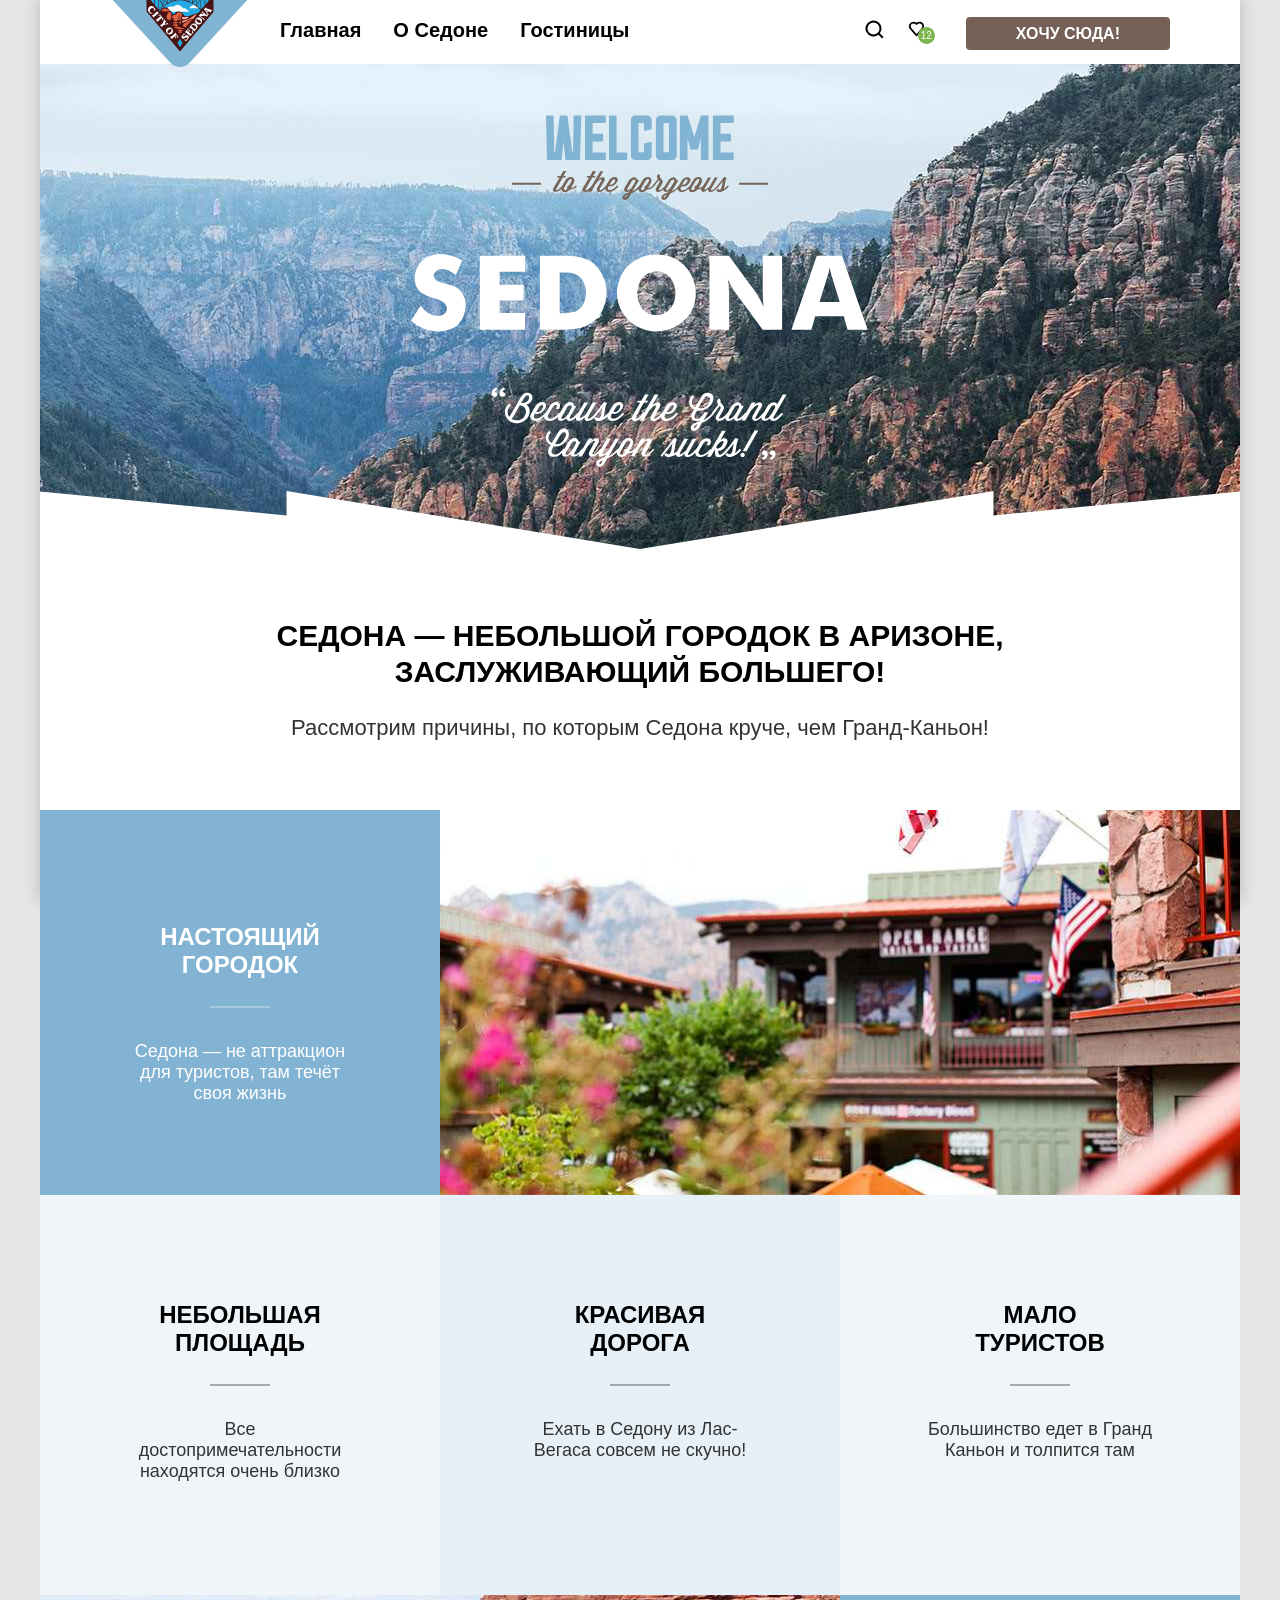
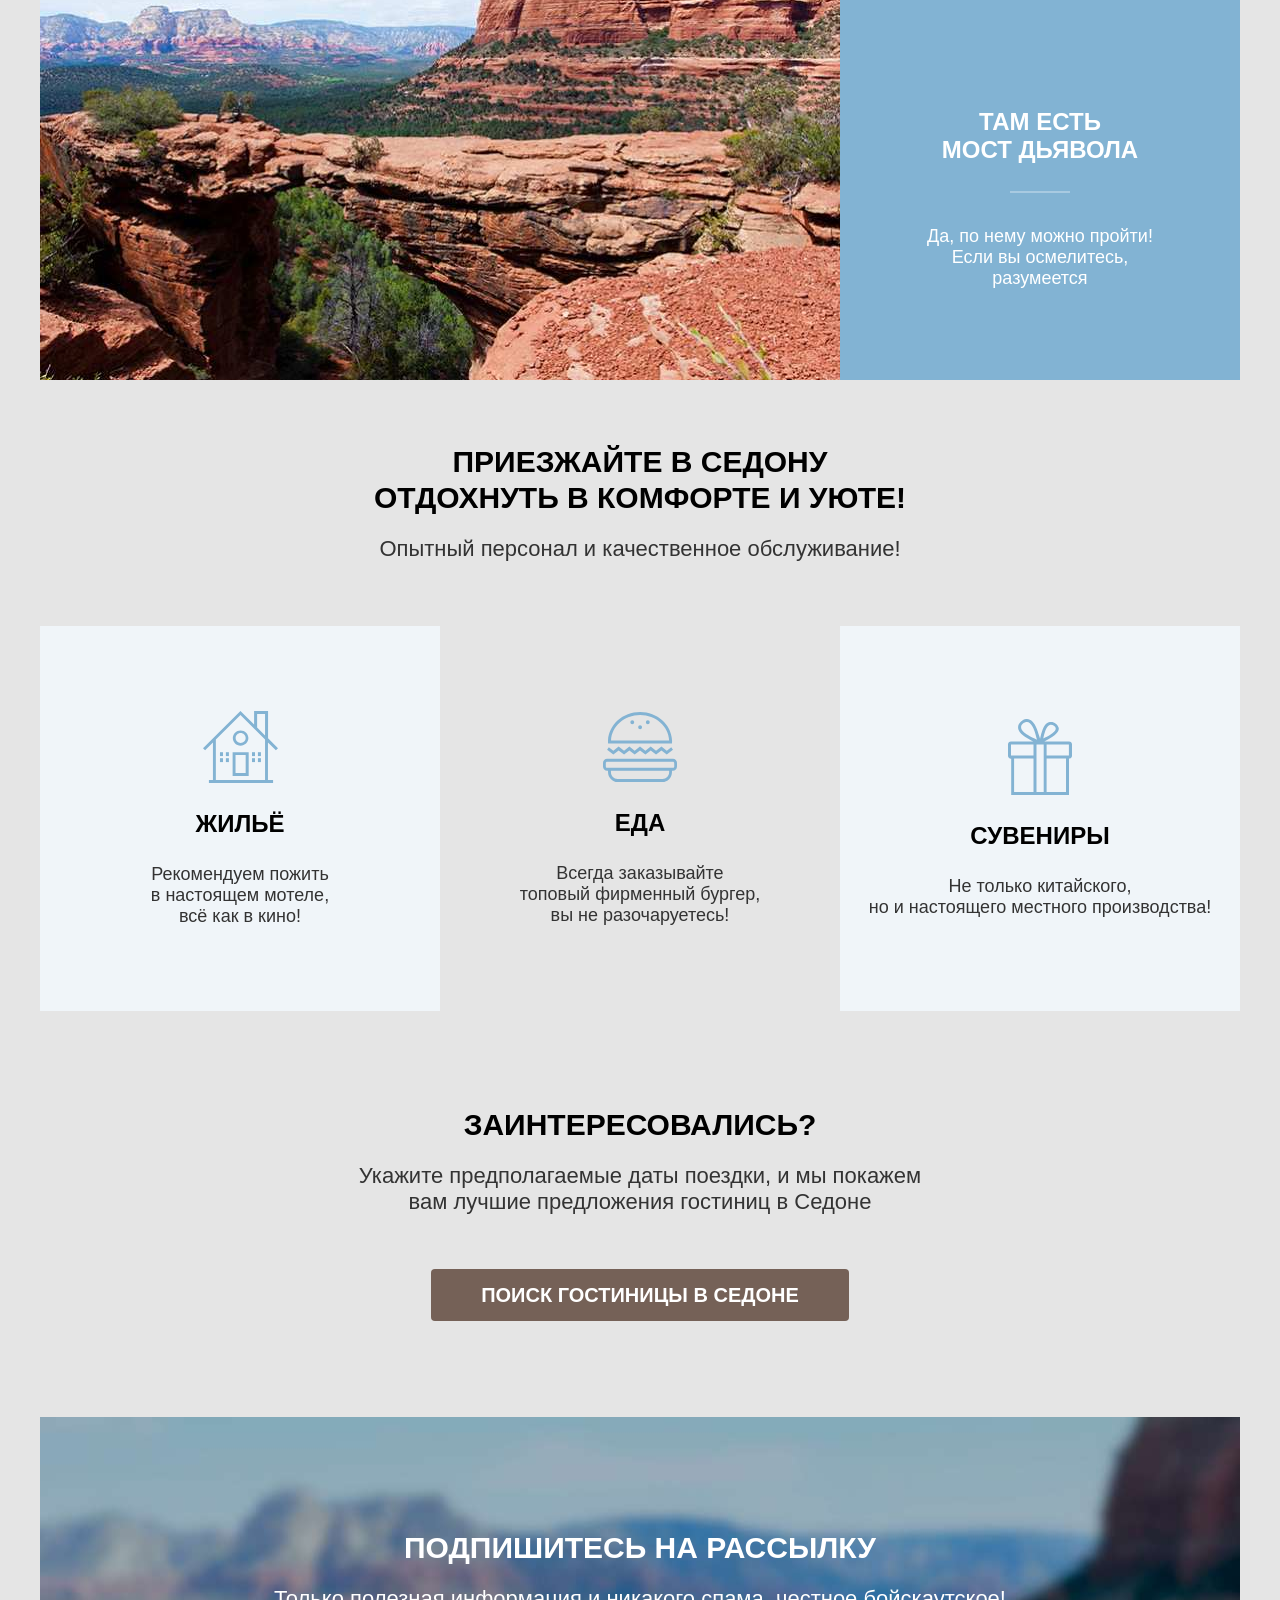
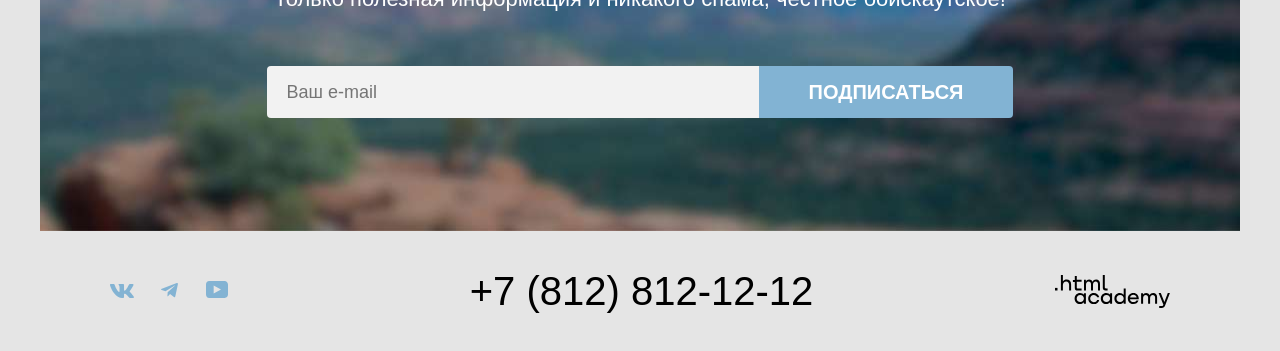
==== commit c25ce6d4: "Добавляет корр. в 5.23. Сетки страниц на флексах" ====
--- a/index.html
+++ b/index.html
@@ -6,6 +6,7 @@
     <link rel="stylesheet" href="styles/styles.css">
   </head>
   <body>
+    <div class="container">
     <header class="navigation" data-test="header">
       <nav class="nav">
         <a class="navigation-logo">
@@ -174,5 +175,6 @@
         </a>
       </section>
     </footer>
+    </div>
   </body>
 </html>
--- a/styles/styles.css
+++ b/styles/styles.css
@@ -20,27 +20,31 @@
 }
 
 body {
-  margin: 0 auto;
-  display: flex;
-  flex-direction: column;
-  min-height: 100%;
+  height: 100%;
   width: 1200px;
-  background-color: #ffffff;
-  box-shadow: 0 0 15px rgba(0, 0, 0, 0.2);
   font-family: "PT Sans", sans-serif;
   font-size: 22px;
   line-height: 26px;
   color: #333333;
+  margin: 0 auto;
+/*
+  outline: 5px solid rgba (255, 99, 78, 0.5);
+  outline-offset: -5px;
+*/
+}
+
+.container {
+  display: flex;
+  flex-direction: column;
+  height: 100%;
+  background-color: #ffffff;
+  box-shadow: 0 0 15px rgba(0, 0, 0, 0.2);
 }
 
 .main-container {
   flex-grow: 1;
 }
 
-.page-container {
-  width: 1200px;
-}
-
 .navigation {
   width: 1060px;
   color: #000000;
@@ -64,15 +68,18 @@
 
 .navigation-list {
   display: flex;
-  gap: 16px;
   max-width: 468px;
   padding: 0;
   list-style: none;
+  margin: -4px 0 0 0;
+}
+
+.nav-list-link {
+  margin-right: 32px;
 }
 
 .navigation-user {
   display: flex;
-  gap: 12px;
   max-width: 368px;
   list-style: none;
   padding: 0;
@@ -109,6 +116,10 @@
   background-color: #ffffff;
   text-decoration: none;
   text-transform: none;
+}
+
+.navigation-link-user:not(.desired-icon) {
+  margin-right: 24px;
 }
 
 .favorite-number {
@@ -581,30 +592,27 @@
   cursor: pointer;
 }
 
-.devider {
-  border: none;
-  height: 1px;
-  background-color: #e5e5e5;
-  margin-bottom: 40px;
-  padding: 0;
-}
-
 .pagination {
   display: flex;
-  flex-direction: row;
-  justify-content: flex-start;
+  flex-wrap: wrap;
+  flex-direction: row;
   align-items: center;
   list-style: none;
   gap: 8px;
   padding: 0;
-  margin: 0 auto;
-}
-
-.pagination-item a {
+  margin: 0;
+}
+
+.pagination-link {
+  background-color: #82b3d3;
+  color: #ffffff;
+  font-size: 20px;
+  font-weight: 700;
+  line-height: 36px;
+  min-width: 40px;
+  height: 40px;
+  padding: 10px;
   display: grid;
-  width: 60px;
-  height: 60px;
-  margin: 0;
   border-radius: 4px;
   text-decoration: none;
   place-items: center;
@@ -619,14 +627,6 @@
   place-items: center;
 }
 
-.pagination-link {
-  background-color: #82b3d3;
-  color: #ffffff;
-  font-size: 20px;
-  font-weight: 700;
-  line-height: 36px;
-}
-
 .link-current {
   background-color: #f2f2f2;
   color: #000000;
@@ -697,7 +697,7 @@
 }
 
 .subscription-description {
-  padding: 0 330px;
+  padding: 0 200px;
   margin: 0;
   margin-bottom: 54px;
 }
@@ -829,6 +829,7 @@
   justify-content: space-between;
   flex-direction: row;
   align-items: center;
+  gap: 70px;
   margin: 0 auto;
 }
 
@@ -838,8 +839,8 @@
   font-weight: 700;
   text-transform: uppercase;
   line-height: 36px;
-  margin: 0;
-  margin-right: 100px;
+  min-width: 500px;
+  margin: 0;
 }
 
 .select-control {
@@ -861,15 +862,17 @@
   background-repeat: no-repeat;
   background-position: right 20px center;
   cursor: pointer;
+  margin-left: auto;
 }
 
 .sort-result-list {
   display: flex;
   justify-content: flex-start;
   flex-direction: row;
+  width: 160px;
+  flex-shrink: 0;
   gap: 8px;
   padding: 0;
-  margin-left: auto;
 }
 
 .sort-item {
@@ -883,6 +886,10 @@
   align-items: center;
 }
 
+.sort-current {
+  border: 2px solid #000000;
+}
+
 .sort-table {
   content: "";
   width: 16px;
@@ -910,21 +917,18 @@
   background-repeat: no-repeat;
 }
 
-.product {
-  padding: 0;
-  margin: 0 auto;
-}
-
 .product-list {
   display: flex;
   justify-content: flex-start;
   flex-direction: row;
-  align-items: start;
-  gap: 16px;
+  align-items: stretch;
+  gap: 20px;
   flex-wrap: wrap;
   margin: 0;
   padding: 0;
   margin-bottom: 40px;
+  padding-bottom: 40px;
+  border-bottom: 1px solid #e5e5e5;
 }
 
 .product-item {
@@ -936,11 +940,10 @@
   font-weight: 400;
   line-height: 21px;
   list-style: none;
-  border: 1px solid #e5e5e5;
+  outline: 1px solid #e5e5e5;
   border-radius: 4px;
   width: 300px;
-  height: 418px;
-  padding: 20px 20px 0 20px;
+  padding: 20px;
   margin: 0;
 }
 
